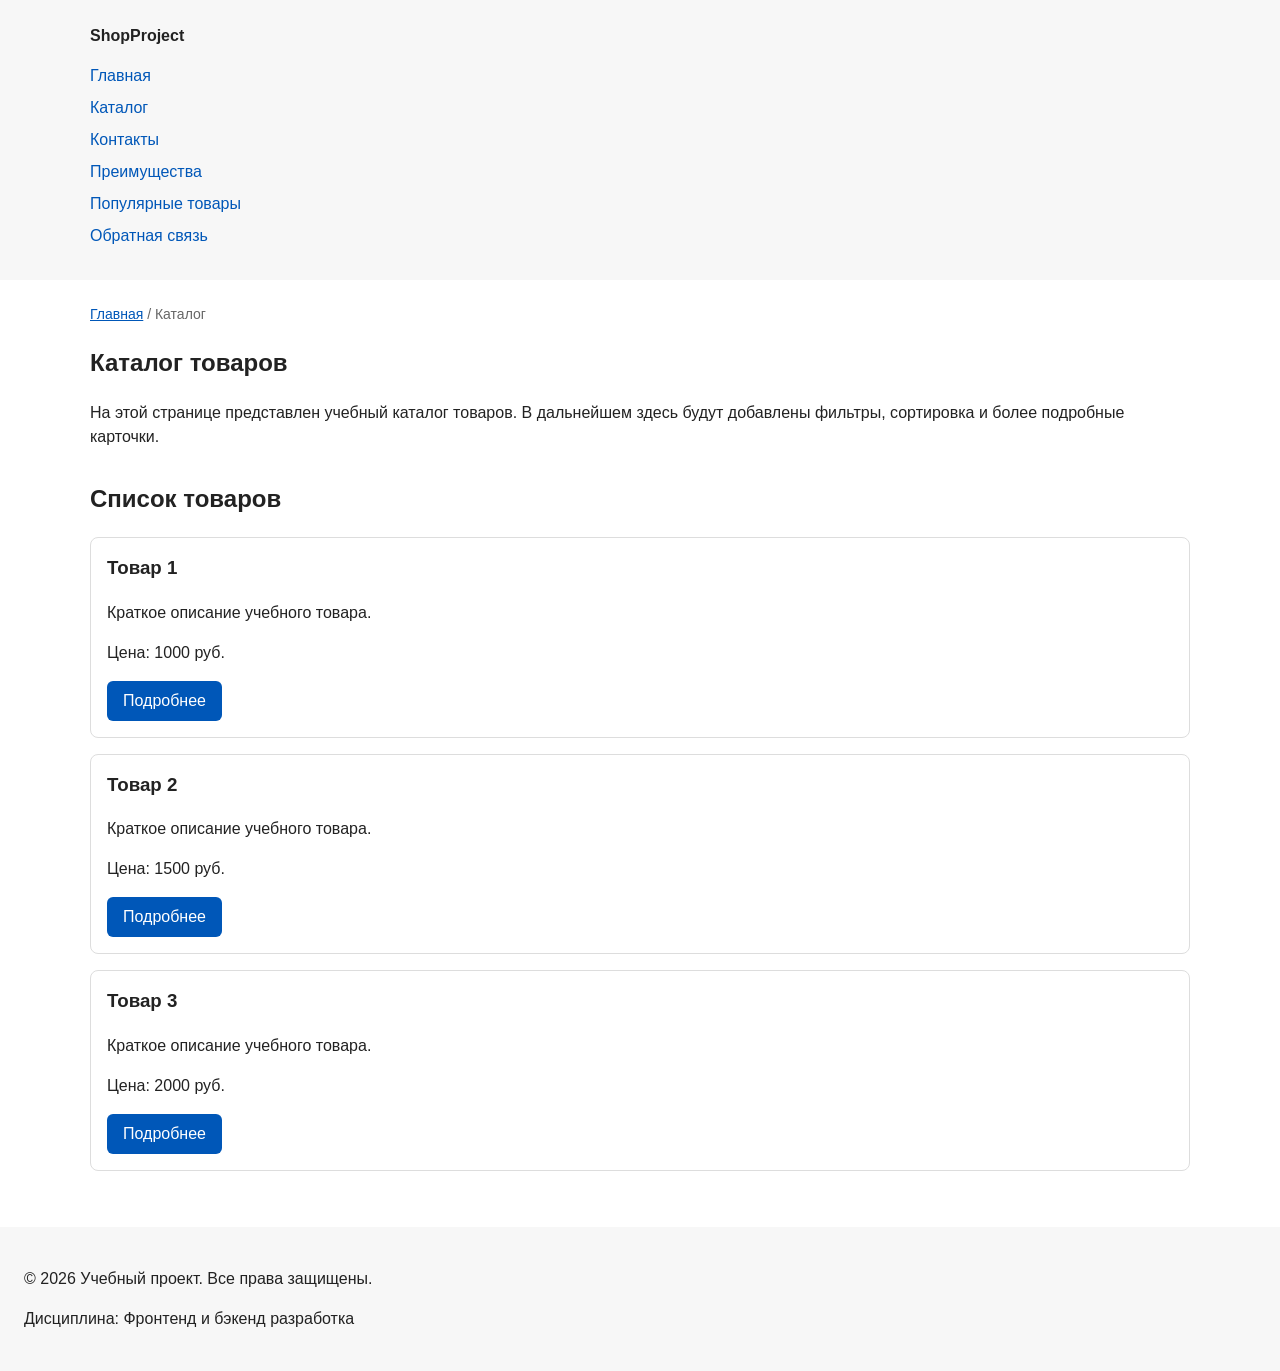
==== catalog.html @ 9dd623c4 "feat: add multi-page structure navigation and anchors" ====
<!DOCTYPE html>
<html lang="ru">
<head>
  <meta charset="UTF-8">
  <meta name="viewport" content="width=device-width, initial-scale=1.0">
  <meta name="description" content="Каталог товаров учебного интернет-магазина.">
  <title>Каталог товаров — Учебный интернет-магазин</title>
  <link rel="stylesheet" href="css/style.css">
  <meta property="og:type" content="website">
    <meta property="og:title" content="Учебный интернет-магазин">
    <meta property="og:description" content="Учебный frontend-проект интернет-магазина.">
    <meta property="og:image" content="https://username.github.io/kr1-html-css-shop/images/preview.jpg">
</head>
<body>
  <header>
    <div class="site-header">
      <a class="site-logo" href="index.html">ShopProject</a>

      <nav class="site-nav" aria-label="Основная навигация">
        <ul class="site-nav__list">
          <li><a href="index.html">Главная</a></li>
          <li><a href="catalog.html">Каталог</a></li>
          <li><a href="contacts.html">Контакты</a></li>
          <li><a href="index.html#advantages">Преимущества</a></li>
          <li><a href="index.html#popular">Популярные товары</a></li>
          <li><a href="index.html#contacts">Обратная связь</a></li>
        </ul>
      </nav>
    </div>
  </header>

  <main>
    <nav class="breadcrumbs" aria-label="Хлебные крошки">
      <a href="index.html">Главная</a>
      <span>Каталог</span>
    </nav>

    <section class="section">
      <h1>Каталог товаров</h1>
      <p>
        На этой странице представлен учебный каталог товаров.
        В дальнейшем здесь будут добавлены фильтры, сортировка и более
        подробные карточки.
      </p>
    </section>

    <section class="section">
      <h2>Список товаров</h2>

      <article class="product-card">
        <h3>Товар 1</h3>
        <p>Краткое описание учебного товара.</p>
        <p>Цена: 1000 руб.</p>
        <a class="button" href="index.html#popular">Подробнее</a>
      </article>

      <article class="product-card">
        <h3>Товар 2</h3>
        <p>Краткое описание учебного товара.</p>
        <p>Цена: 1500 руб.</p>
        <a class="button" href="index.html#popular">Подробнее</a>
      </article>

      <article class="product-card">
        <h3>Товар 3</h3>
        <p>Краткое описание учебного товара.</p>
        <p>Цена: 2000 руб.</p>
        <a class="button" href="index.html#popular">Подробнее</a>
      </article>
    </section>
  </main>

  <footer>
    <p>&copy; 2026 Учебный проект. Все права защищены.</p>
    <p>Дисциплина: Фронтенд и бэкенд разработка</p>
  </footer>
</body>
</html>
---- css/style.css ----
/* ===============================
   1. Переменные проекта
   =============================== */

:root {
  /* Основные цвета проекта */
  --color-bg: #ffffff;
  --color-text: #222222;
  --color-muted: #666666;
  --color-primary: #0057b8;
  --color-primary-dark: #003f86;
  --color-border: #dddddd;
  --color-surface: #f7f7f7;
  --color-surface-accent: #eef5ff;
  --color-danger: #b00020;
  --color-success: #168a2f;
  --color-success-bg: #eefaf0;
  --color-white: #ffffff;

  /* Отступы */
  --space-xs: 4px;
  --space-sm: 8px;
  --space-md: 16px;
  --space-lg: 24px;
  --space-xl: 32px;

  /* Скругления */
  --radius-sm: 6px;
  --radius-md: 8px;
  --radius-lg: 12px;

  /* Размеры */
  --container-width: 1100px;
}

/* ===============================
   2. Базовые стили
   =============================== */

/*
  Универсальное правило для всех элементов.
  border-box делает расчёт размеров более понятным:
  width включает content, padding и border.
*/
* {
  box-sizing: border-box;
}

/*
  Убираем стандартный внешний отступ браузера у body.
  Без этого вокруг страницы может появиться белая рамка.
*/
body {
  margin: 0;
  font-family: Arial, sans-serif;
  line-height: 1.5;
  color: var(--color-text);
  background-color: var(--color-bg);
}

/*
  Задаём внутренние отступы для основных областей страницы.
  Это делает содержимое визуально отделённым от краёв окна браузера.
*/
header,
main,
footer {
  padding: var(--space-lg);
}

/*
  Оформляем шапку страницы.
  Пока используется простой светло-серый фон.
*/
header {
  background-color: var(--color-surface);
}

/*
  Оформляем подвал страницы тем же фоном,
  чтобы визуально отделить его от основного содержимого.
*/
footer {
  background-color: var(--color-surface);
}


/* ===============================
   3. Общие элементы интерфейса
   =============================== */

/*
  Пока это обычная ссылка, но визуально она оформляется как кнопка.
*/
.button {
  display: inline-block;
  padding: var(--space-sm) var(--space-md);
  color: var(--color-white);
  background-color: var(--color-primary);
  text-decoration: none;
  border: none;
  border-radius: var(--radius-sm);
  cursor: pointer;
}

/*
  Простое состояние наведения для кнопки.
*/
.button:hover {
  background-color: var(--color-primary-dark);
}

.button:hover {
  color: var(--color-white);
  background-color: var(--color-primary-dark);
}

.button:focus-visible {
  outline: 2px solid var(--color-primary);
  outline-offset: 3px;
}

.button:disabled {
  opacity: 0.6;
  cursor: not-allowed;
}

a {
  color: var(--color-primary);
}

a:hover {
  color: var(--color-primary-dark);
}

a:focus-visible {
  outline: 2px solid var(--color-primary);
  outline-offset: 3px;
}


/* ===============================
   4. Компоненты страницы
   =============================== */

/*
  Ограничиваем ширину содержимого шапки,
  чтобы оно не растягивалось слишком сильно на широких экранах.
*/
.site-header {
  max-width: var(--container-width);
  margin: 0 auto;
}

/*
  Оформляем текстовый логотип.
*/
.site-logo {
  font-weight: bold;
  text-decoration: none;
  color: var(--color-text);
}

/*
  Убираем стандартные отступы и маркеры списка навигации.
*/
.site-nav__list {
  padding: 0;
  margin: 16px 0 0;
  list-style: none;
}

/*
  Добавляем расстояние между пунктами меню.
*/
.site-nav__list li {
  margin-bottom: 8px;
}

/*
  Оформляем ссылки меню.
*/
.site-nav__list a {
  color: var(--color-primary);
  text-decoration: none;
}

/*
  При наведении мыши подчёркиваем ссылку.
  Подробно состояния интерфейса будут рассмотрены в практической работе 1.7.
*/
.site-nav__list a:hover {
  text-decoration: underline;
}

/*
  Hero-блок — первый крупный блок страницы.
  Он визуально отделяется от остальных разделов фоном и отступами.
*/
.hero {
  max-width: var(--container-width);
  margin: 0 auto var(--space-xl);
  padding: var(--space-xl) var(--space-lg);
  background-color: var(--color-surface-accent);
  border-radius: var(--radius-lg);
}

/*
  Общий класс для разделов страницы.
*/
.section {
  max-width: var(--container-width);
  margin: 0 auto var(--space-xl);
}

/*
  Убираем лишний верхний отступ у заголовков разделов.
*/
.section h2 {
  margin-top: 0;
}

/*
  Карточка товара — самостоятельный блок.
  На следующих занятиях карточки будут доработаны и выстроены в сетку.
*/
.product-card {
  margin-bottom: var(--space-md);
  padding: var(--space-md);
  border: 1px solid var(--color-border);
  border-radius: var(--radius-md);
  background-color: var(--color-bg);
}

.product-card:hover {
  border-color: var(--color-primary);
}

.product-card h3 {
  margin-top: 0;
}

/*
  Убираем лишний верхний отступ у заголовка карточки.
*/
.product-card h3 {
  margin-top: 0;
}

/*
  Дополнительный информационный блок.
*/
.aside-info {
  max-width: var(--container-width);
  margin: 0 auto var(--space-xl);
  padding: var(--space-md);
  border-left: 4px solid var(--color-primary);
  background-color: var(--color-surface);
}


/* ===============================
   5. Форма и модальное окно
   =============================== */

/*
  Модальное окно.
  Элемент dialog сам умеет открываться поверх страницы.
*/
.order-dialog {
  width: min(100% - 32px, 560px);
  padding: var(--space-lg);
  border: none;
  border-radius: var(--radius-lg);
}

/*
  Затемнение фона за модальным окном.
*/
.order-dialog::backdrop {
  background-color: rgba(0, 0, 0, 0.5);
}

/*
  Поле формы.
  Каждый блок получает нижний отступ.
*/
.form-field {
  margin-bottom: var(--space-md);
}

/*
  Подпись поля.
*/
.form-field label {
  display: block;
  margin-bottom: var(--space-xs);
}

/*
  Основные поля формы.
*/
.form-field input,
.form-field select,
.form-field textarea {
  width: 100%;
  padding: 10px 12px;
  border: 1px solid var(--color-border);
  border-radius: var(--radius-sm);
  font: inherit;
}

/*
  Checkbox не должен занимать всю ширину.
*/
.form-field input[type="checkbox"] {
  width: auto;
}

/*
  Подсказка под полем телефона.
*/
.form-field small {
  display: block;
  margin-top: var(--space-xs);
  color: var(--color-muted);
}

/*
  Видимый фокус для клавиатурной навигации.
*/
.form-field input:focus-visible,
.form-field select:focus-visible,
.form-field textarea:focus-visible,
.form-actions button:focus-visible {
  outline: 2px solid var(--color-primary);
  outline-offset: 2px;
}

/*
  Подсветка ошибочных полей.
  Атрибут aria-invalid будет добавляться через JavaScript.
*/
[aria-invalid="true"] {
  border-color: var(--color-error);
}

/*
  Кнопки формы.
*/
.form-actions {
  display: flex;
  gap: 12px;
  margin-top: var(--space-md);
}

/*
  Сообщение об успешной отправке.
*/
.success-message {
  max-width: var(--container-width);
  margin: var(--space-lg) auto;
  padding: var(--space-md);
  border-left: 4px solid var(--color-success);
  background-color: var(--color-success-bg);
}

/*
  Состояния для полей форм
*/
.form-field input:hover,
.form-field select:hover,
.form-field textarea:hover {
  border-color: var(--color-primary);
}

.form-field input:focus-visible,
.form-field select:focus-visible,
.form-field textarea:focus-visible,
.form-actions button:focus-visible {
  outline: 2px solid var(--color-primary);
  outline-offset: 3px;
}

[aria-invalid="true"] {
  border-color: var(--color-danger);
}

/*
  Стили для хлебных крошек
*/

.breadcrumbs {
  max-width: var(--container-width);
  margin: 0 auto var(--space-md);
  font-size: 14px;
  color: var(--color-muted);
}

.breadcrumbs a {
  color: var(--color-primary);
}

.breadcrumbs span::before {
  content: " / ";
  color: var(--color-muted);
}

html {
  scroll-behavior: smooth;
}

:target {
  outline: 2px dashed var(--color-primary);
  outline-offset: 4px;
}
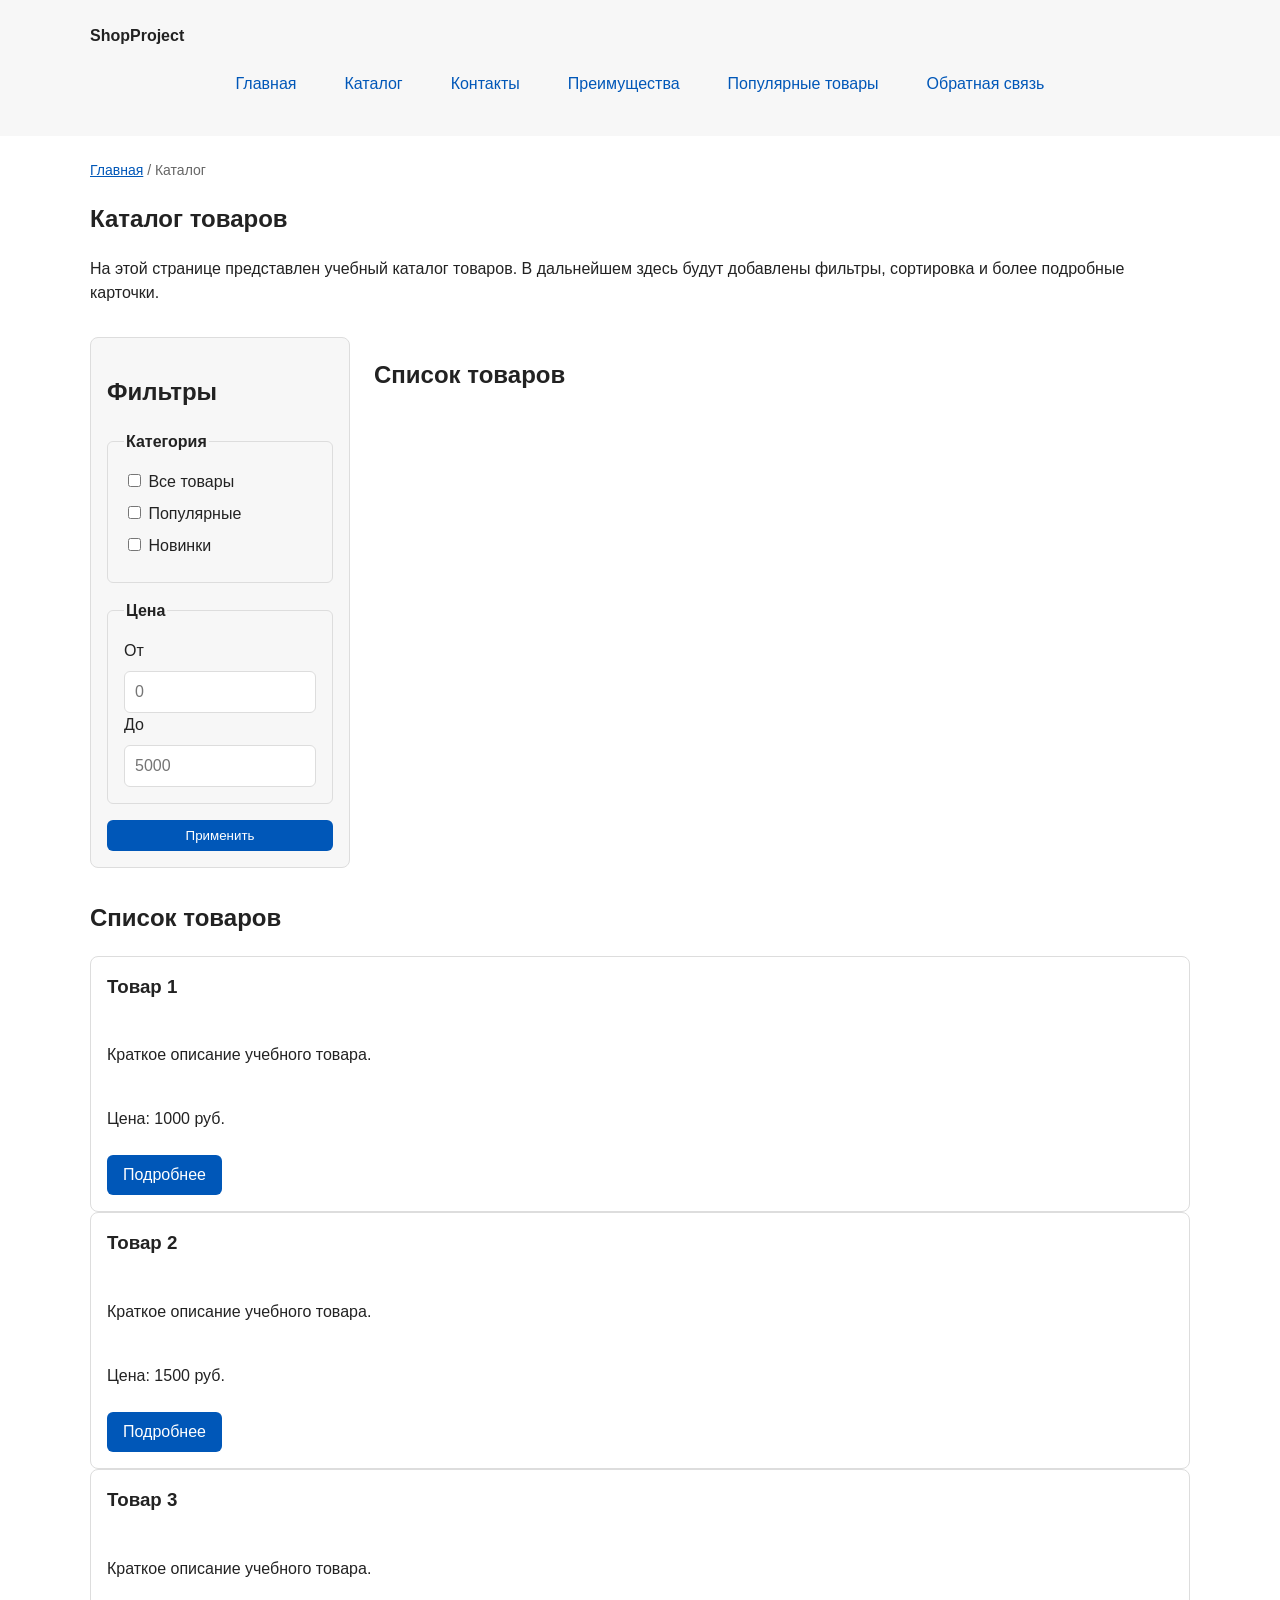
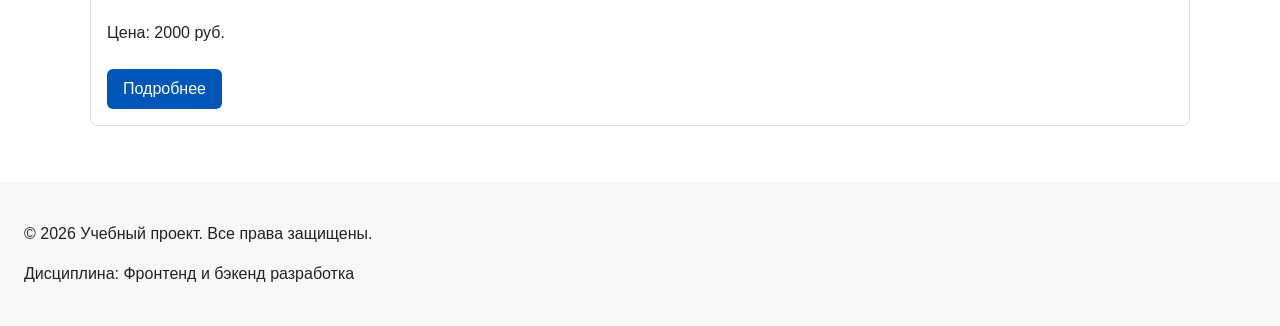
==== commit e7a95d1a: "feat: add flex navigation and grid catalog layout" ====
--- a/catalog.html
+++ b/catalog.html
@@ -44,6 +44,54 @@
       </p>
     </section>
 
+    <section class="catalog-layout">
+      <aside class="catalog-filters">
+        <h2>Фильтры</h2>
+
+        <form class="filters-form" action="#" method="get">
+          <fieldset>
+            <legend>Категория</legend>
+
+            <label>
+              <input type="checkbox" name="category" value="all">
+              Все товары
+            </label>
+
+            <label>
+              <input type="checkbox" name="category" value="popular">
+              Популярные
+            </label>
+
+            <label>
+              <input type="checkbox" name="category" value="new">
+              Новинки
+            </label>
+          </fieldset>
+
+          <fieldset>
+            <legend>Цена</legend>
+
+            <label for="price-from">От</label>
+            <input id="price-from" name="price-from" type="number" min="0" placeholder="0">
+
+            <label for="price-to">До</label>
+            <input id="price-to" name="price-to" type="number" min="0" placeholder="5000">
+          </fieldset>
+
+          <button class="button" type="submit">Применить</button>
+        </form>
+      </aside>
+
+      <section class="catalog-products">
+        <h2>Список товаров</h2>
+
+        <div class="products-grid">
+          <!-- Карточки товаров -->
+        </div>
+      </section>
+    </section>
+
+
     <section class="section">
       <h2>Список товаров</h2>
 
--- a/css/style.css
+++ b/css/style.css
@@ -165,8 +165,13 @@
   Убираем стандартные отступы и маркеры списка навигации.
 */
 .site-nav__list {
+  display: flex;
+  flex-wrap: wrap;
+  justify-content: center;
+  align-items: center;
+  gap: var(--space-md);
   padding: 0;
-  margin: 16px 0 0;
+  margin: var(--space-md) 0 0;
   list-style: none;
 }
 
@@ -181,8 +186,11 @@
   Оформляем ссылки меню.
 */
 .site-nav__list a {
+  display: inline-block;
+  padding: var(--space-sm) var(--space-md);
   color: var(--color-primary);
   text-decoration: none;
+  border-radius: var(--radius-sm);
 }
 
 /*
@@ -190,7 +198,8 @@
   Подробно состояния интерфейса будут рассмотрены в практической работе 1.7.
 */
 .site-nav__list a:hover {
-  text-decoration: underline;
+  color: var(--color-white);
+  background-color: var(--color-primary);
 }
 
 /*
@@ -225,19 +234,24 @@
   На следующих занятиях карточки будут доработаны и выстроены в сетку.
 */
 .product-card {
-  margin-bottom: var(--space-md);
+  display: flex;
+  flex-direction: column;
+  gap: var(--space-sm);
+  margin-bottom: 0;
   padding: var(--space-md);
   border: 1px solid var(--color-border);
   border-radius: var(--radius-md);
   background-color: var(--color-bg);
 }
 
+.product-card .button {
+  margin-top: auto;
+  align-self: flex-start;
+}
+
+
 .product-card:hover {
   border-color: var(--color-primary);
-}
-
-.product-card h3 {
-  margin-top: 0;
 }
 
 /*
@@ -414,3 +428,63 @@
   outline: 2px dashed var(--color-primary);
   outline-offset: 4px;
 }
+
+.products-grid {
+  display: grid;
+  grid-template-columns: repeat(3, 1fr);
+  gap: var(--space-lg);
+}
+
+.catalog-layout {
+  max-width: var(--container-width);
+  margin: 0 auto var(--space-xl);
+  display: grid;
+  grid-template-columns: 260px 1fr;
+  grid-template-areas: "filters products";
+  gap: var(--space-lg);
+}
+
+.catalog-filters {
+  grid-area: filters;
+  padding: var(--space-md);
+  border: 1px solid var(--color-border);
+  border-radius: var(--radius-md);
+  background-color: var(--color-surface);
+}
+
+.catalog-products {
+  grid-area: products;
+}
+
+/*
+  Стили для формы фильтров
+*/
+
+.filters-form {
+  display: grid;
+  gap: var(--space-md);
+}
+
+.filters-form fieldset {
+  margin: 0;
+  padding: var(--space-md);
+  border: 1px solid var(--color-border);
+  border-radius: var(--radius-sm);
+}
+
+.filters-form legend {
+  font-weight: 700;
+}
+
+.filters-form label {
+  display: block;
+  margin-bottom: var(--space-sm);
+}
+
+.filters-form input[type="number"] {
+  width: 100%;
+  padding: 8px 10px;
+  border: 1px solid var(--color-border);
+  border-radius: var(--radius-sm);
+  font: inherit;
+}
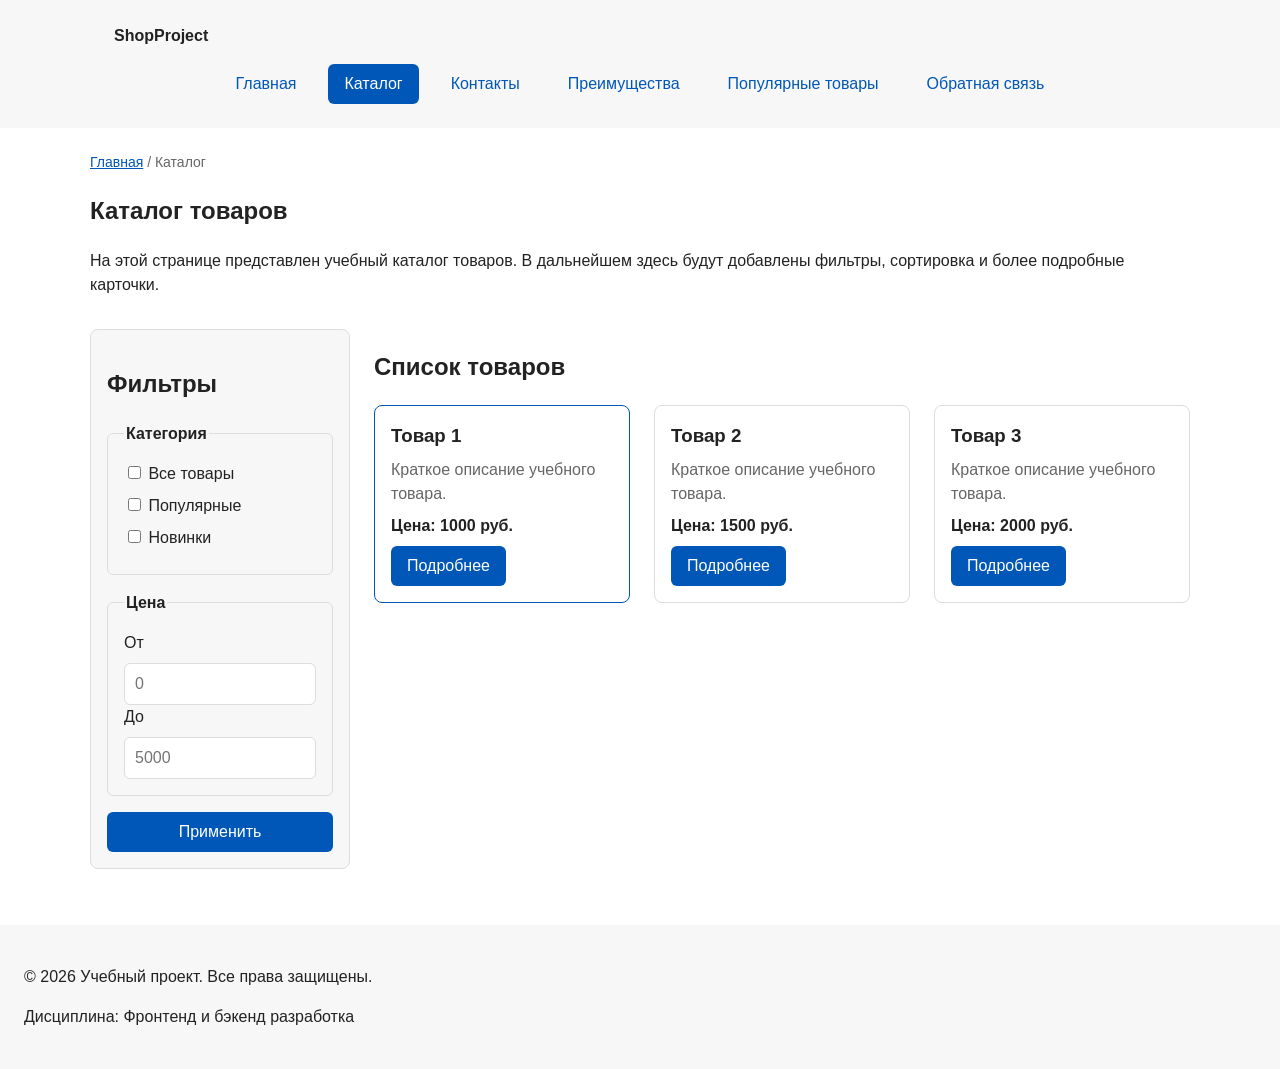
==== commit c1077f59: "refactor: apply BEM naming to CSS classes" ====
--- a/catalog.html
+++ b/catalog.html
@@ -7,120 +7,125 @@
   <title>Каталог товаров — Учебный интернет-магазин</title>
   <link rel="stylesheet" href="css/style.css">
   <meta property="og:type" content="website">
-    <meta property="og:title" content="Учебный интернет-магазин">
-    <meta property="og:description" content="Учебный frontend-проект интернет-магазина.">
-    <meta property="og:image" content="https://username.github.io/kr1-html-css-shop/images/preview.jpg">
+  <meta property="og:title" content="Учебный интернет-магазин">
+  <meta property="og:description" content="Учебный frontend-проект интернет-магазина.">
+  <meta property="og:image" content="https://nikasivv.github.io/kr1-html-css-shop/images/preview.jpg">
 </head>
 <body>
-  <header>
-    <div class="site-header">
-      <a class="site-logo" href="index.html">ShopProject</a>
+  <header class="site-header">
+    <div class="site-header__inner">
+      <a class="site-header__logo" href="index.html">ShopProject</a>
 
       <nav class="site-nav" aria-label="Основная навигация">
         <ul class="site-nav__list">
-          <li><a href="index.html">Главная</a></li>
-          <li><a href="catalog.html">Каталог</a></li>
-          <li><a href="contacts.html">Контакты</a></li>
-          <li><a href="index.html#advantages">Преимущества</a></li>
-          <li><a href="index.html#popular">Популярные товары</a></li>
-          <li><a href="index.html#contacts">Обратная связь</a></li>
+          <li class="site-nav__item">
+            <a class="site-nav__link" href="index.html">Главная</a>
+          </li>
+          <li class="site-nav__item">
+            <a class="site-nav__link site-nav__link--active" href="catalog.html">Каталог</a>
+          </li>
+          <li class="site-nav__item">
+            <a class="site-nav__link" href="contacts.html">Контакты</a>
+          </li>
+          <li class="site-nav__item">
+            <a class="site-nav__link" href="index.html#advantages">Преимущества</a>
+          </li>
+          <li class="site-nav__item">
+            <a class="site-nav__link" href="index.html#popular">Популярные товары</a>
+          </li>
+          <li class="site-nav__item">
+            <a class="site-nav__link" href="index.html#contacts">Обратная связь</a>
+          </li>
         </ul>
       </nav>
     </div>
   </header>
 
-  <main>
-    <nav class="breadcrumbs" aria-label="Хлебные крошки">
-      <a href="index.html">Главная</a>
-      <span>Каталог</span>
-    </nav>
+    <main>
+      <nav class="breadcrumbs" aria-label="Хлебные крошки">
+        <a class="breadcrumbs__link" href="index.html">Главная</a>
+        <span class="breadcrumbs__current">Каталог</span>
+      </nav>
 
-    <section class="section">
-      <h1>Каталог товаров</h1>
-      <p>
-        На этой странице представлен учебный каталог товаров.
-        В дальнейшем здесь будут добавлены фильтры, сортировка и более
-        подробные карточки.
-      </p>
-    </section>
+      <section class="section">
+        <h1>Каталог товаров</h1>
+        <p>
+          На этой странице представлен учебный каталог товаров.
+          В дальнейшем здесь будут добавлены фильтры, сортировка и более
+          подробные карточки.
+        </p>
+      </section>
 
-    <section class="catalog-layout">
-      <aside class="catalog-filters">
-        <h2>Фильтры</h2>
+      <section class="catalog-layout">
+        <aside class="catalog-filters">
+          <h2>Фильтры</h2>
 
-        <form class="filters-form" action="#" method="get">
-          <fieldset>
-            <legend>Категория</legend>
+          <form class="filters-form" action="#" method="get">
+            <fieldset>
+              <legend>Категория</legend>
 
-            <label>
-              <input type="checkbox" name="category" value="all">
-              Все товары
-            </label>
+              <label>
+                <input type="checkbox" name="category" value="all">
+                Все товары
+              </label>
 
-            <label>
-              <input type="checkbox" name="category" value="popular">
-              Популярные
-            </label>
+              <label>
+                <input type="checkbox" name="category" value="popular">
+                Популярные
+              </label>
 
-            <label>
-              <input type="checkbox" name="category" value="new">
-              Новинки
-            </label>
-          </fieldset>
+              <label>
+                <input type="checkbox" name="category" value="new">
+                Новинки
+              </label>
+            </fieldset>
 
-          <fieldset>
-            <legend>Цена</legend>
+            <fieldset>
+              <legend>Цена</legend>
 
-            <label for="price-from">От</label>
-            <input id="price-from" name="price-from" type="number" min="0" placeholder="0">
+              <label for="price-from">От</label>
+              <input id="price-from" name="price-from" type="number" min="0" placeholder="0">
 
-            <label for="price-to">До</label>
-            <input id="price-to" name="price-to" type="number" min="0" placeholder="5000">
-          </fieldset>
+              <label for="price-to">До</label>
+              <input id="price-to" name="price-to" type="number" min="0" placeholder="5000">
+            </fieldset>
 
-          <button class="button" type="submit">Применить</button>
-        </form>
-      </aside>
+            <button class="button button--primary" type="submit">Применить</button>
+          </form>
+        </aside>
 
-      <section class="catalog-products">
-        <h2>Список товаров</h2>
+        <section class="catalog-products">
+          <h2>Список товаров</h2>
 
-        <div class="products-grid">
-          <!-- Карточки товаров -->
-        </div>
+          <div class="products-grid">
+            <article class="product-card product-card--featured">
+              <h3 class="product-card__title">Товар 1</h3>
+              <p class="product-card__description">Краткое описание учебного товара.</p>
+              <p class="product-card__price">Цена: 1000 руб.</p>
+              <a class="button button--primary product-card__button" href="index.html#popular">Подробнее</a>
+            </article>
+
+            <article class="product-card">
+              <h3 class="product-card__title">Товар 2</h3>
+              <p class="product-card__description">Краткое описание учебного товара.</p>
+              <p class="product-card__price">Цена: 1500 руб.</p>
+              <a class="button button--primary product-card__button" href="index.html#popular">Подробнее</a>
+            </article>
+
+            <article class="product-card">
+              <h3 class="product-card__title">Товар 3</h3>
+              <p class="product-card__description">Краткое описание учебного товара.</p>
+              <p class="product-card__price">Цена: 2000 руб.</p>
+              <a class="button button--primary product-card__button" href="index.html#popular">Подробнее</a>
+            </article>
+          </div>
+        </section>
       </section>
-    </section>
-
-
-    <section class="section">
-      <h2>Список товаров</h2>
-
-      <article class="product-card">
-        <h3>Товар 1</h3>
-        <p>Краткое описание учебного товара.</p>
-        <p>Цена: 1000 руб.</p>
-        <a class="button" href="index.html#popular">Подробнее</a>
-      </article>
-
-      <article class="product-card">
-        <h3>Товар 2</h3>
-        <p>Краткое описание учебного товара.</p>
-        <p>Цена: 1500 руб.</p>
-        <a class="button" href="index.html#popular">Подробнее</a>
-      </article>
-
-      <article class="product-card">
-        <h3>Товар 3</h3>
-        <p>Краткое описание учебного товара.</p>
-        <p>Цена: 2000 руб.</p>
-        <a class="button" href="index.html#popular">Подробнее</a>
-      </article>
-    </section>
-  </main>
+    </main>
 
   <footer>
     <p>&copy; 2026 Учебный проект. Все права защищены.</p>
     <p>Дисциплина: Фронтенд и бэкенд разработка</p>
   </footer>
 </body>
-</html>
+</html>
--- a/css/style.css
+++ b/css/style.css
@@ -61,22 +61,14 @@
 /*
   Задаём внутренние отступы для основных областей страницы.
   Это делает содержимое визуально отделённым от краёв окна браузера.
-*/
-header,
+  Отступы шапки задаются через .site-header__inner.
+*/
 main,
 footer {
   padding: var(--space-lg);
 }
 
 /*
-  Оформляем шапку страницы.
-  Пока используется простой светло-серый фон.
-*/
-header {
-  background-color: var(--color-surface);
-}
-
-/*
   Оформляем подвал страницы тем же фоном,
   чтобы визуально отделить его от основного содержимого.
 */
@@ -89,30 +81,34 @@
    3. Общие элементы интерфейса
    =============================== */
 
-/*
-  Пока это обычная ссылка, но визуально она оформляется как кнопка.
-*/
 .button {
   display: inline-block;
   padding: var(--space-sm) var(--space-md);
+  border: none;
+  border-radius: var(--radius-sm);
+  font: inherit;
+  text-decoration: none;
+  cursor: pointer;
+}
+
+.button--primary {
   color: var(--color-white);
   background-color: var(--color-primary);
-  text-decoration: none;
-  border: none;
-  border-radius: var(--radius-sm);
-  cursor: pointer;
-}
-
-/*
-  Простое состояние наведения для кнопки.
-*/
-.button:hover {
+}
+
+.button--primary:hover {
   background-color: var(--color-primary-dark);
 }
 
-.button:hover {
+.button--secondary {
+  color: var(--color-primary);
+  background-color: transparent;
+  border: 1px solid var(--color-primary);
+}
+
+.button--secondary:hover {
   color: var(--color-white);
-  background-color: var(--color-primary-dark);
+  background-color: var(--color-primary);
 }
 
 .button:focus-visible {
@@ -120,7 +116,8 @@
   outline-offset: 3px;
 }
 
-.button:disabled {
+.button:disabled,
+.button--disabled {
   opacity: 0.6;
   cursor: not-allowed;
 }
@@ -143,27 +140,22 @@
    4. Компоненты страницы
    =============================== */
 
-/*
-  Ограничиваем ширину содержимого шапки,
-  чтобы оно не растягивалось слишком сильно на широких экранах.
-*/
 .site-header {
+  background-color: var(--color-surface);
+}
+
+.site-header__inner {
   max-width: var(--container-width);
   margin: 0 auto;
-}
-
-/*
-  Оформляем текстовый логотип.
-*/
-.site-logo {
-  font-weight: bold;
+  padding: var(--space-lg);
+}
+
+.site-header__logo {
+  font-weight: 700;
+  color: var(--color-text);
   text-decoration: none;
-  color: var(--color-text);
-}
-
-/*
-  Убираем стандартные отступы и маркеры списка навигации.
-*/
+}
+
 .site-nav__list {
   display: flex;
   flex-wrap: wrap;
@@ -175,17 +167,7 @@
   list-style: none;
 }
 
-/*
-  Добавляем расстояние между пунктами меню.
-*/
-.site-nav__list li {
-  margin-bottom: 8px;
-}
-
-/*
-  Оформляем ссылки меню.
-*/
-.site-nav__list a {
+.site-nav__link {
   display: inline-block;
   padding: var(--space-sm) var(--space-md);
   color: var(--color-primary);
@@ -193,11 +175,17 @@
   border-radius: var(--radius-sm);
 }
 
-/*
-  При наведении мыши подчёркиваем ссылку.
-  Подробно состояния интерфейса будут рассмотрены в практической работе 1.7.
-*/
-.site-nav__list a:hover {
+.site-nav__link:hover {
+  color: var(--color-white);
+  background-color: var(--color-primary);
+}
+
+.site-nav__link:focus-visible {
+  outline: 2px solid var(--color-primary);
+  outline-offset: 3px;
+}
+
+.site-nav__link--active {
   color: var(--color-white);
   background-color: var(--color-primary);
 }
@@ -229,210 +217,56 @@
   margin-top: 0;
 }
 
-/*
-  Карточка товара — самостоятельный блок.
-  На следующих занятиях карточки будут доработаны и выстроены в сетку.
-*/
+.products-grid {
+  display: grid;
+  grid-template-columns: repeat(3, 1fr);
+  gap: var(--space-lg);
+}
+
 .product-card {
   display: flex;
   flex-direction: column;
   gap: var(--space-sm);
-  margin-bottom: 0;
   padding: var(--space-md);
   border: 1px solid var(--color-border);
   border-radius: var(--radius-md);
   background-color: var(--color-bg);
 }
 
-.product-card .button {
+.product-card:hover {
+  border-color: var(--color-primary);
+}
+
+.product-card--featured {
+  border-color: var(--color-primary);
+}
+
+.product-card--discount {
+  border-color: var(--color-danger);
+}
+
+.product-card__title {
+  margin: 0;
+  color: var(--color-text);
+}
+
+.product-card__description {
+  margin: 0;
+  color: var(--color-muted);
+}
+
+.product-card__price {
+  margin: 0;
+  font-weight: 700;
+}
+
+.product-card--discount .product-card__price {
+  color: var(--color-danger);
+}
+
+.product-card__button {
   margin-top: auto;
   align-self: flex-start;
-}
-
-
-.product-card:hover {
-  border-color: var(--color-primary);
-}
-
-/*
-  Убираем лишний верхний отступ у заголовка карточки.
-*/
-.product-card h3 {
-  margin-top: 0;
-}
-
-/*
-  Дополнительный информационный блок.
-*/
-.aside-info {
-  max-width: var(--container-width);
-  margin: 0 auto var(--space-xl);
-  padding: var(--space-md);
-  border-left: 4px solid var(--color-primary);
-  background-color: var(--color-surface);
-}
-
-
-/* ===============================
-   5. Форма и модальное окно
-   =============================== */
-
-/*
-  Модальное окно.
-  Элемент dialog сам умеет открываться поверх страницы.
-*/
-.order-dialog {
-  width: min(100% - 32px, 560px);
-  padding: var(--space-lg);
-  border: none;
-  border-radius: var(--radius-lg);
-}
-
-/*
-  Затемнение фона за модальным окном.
-*/
-.order-dialog::backdrop {
-  background-color: rgba(0, 0, 0, 0.5);
-}
-
-/*
-  Поле формы.
-  Каждый блок получает нижний отступ.
-*/
-.form-field {
-  margin-bottom: var(--space-md);
-}
-
-/*
-  Подпись поля.
-*/
-.form-field label {
-  display: block;
-  margin-bottom: var(--space-xs);
-}
-
-/*
-  Основные поля формы.
-*/
-.form-field input,
-.form-field select,
-.form-field textarea {
-  width: 100%;
-  padding: 10px 12px;
-  border: 1px solid var(--color-border);
-  border-radius: var(--radius-sm);
-  font: inherit;
-}
-
-/*
-  Checkbox не должен занимать всю ширину.
-*/
-.form-field input[type="checkbox"] {
-  width: auto;
-}
-
-/*
-  Подсказка под полем телефона.
-*/
-.form-field small {
-  display: block;
-  margin-top: var(--space-xs);
-  color: var(--color-muted);
-}
-
-/*
-  Видимый фокус для клавиатурной навигации.
-*/
-.form-field input:focus-visible,
-.form-field select:focus-visible,
-.form-field textarea:focus-visible,
-.form-actions button:focus-visible {
-  outline: 2px solid var(--color-primary);
-  outline-offset: 2px;
-}
-
-/*
-  Подсветка ошибочных полей.
-  Атрибут aria-invalid будет добавляться через JavaScript.
-*/
-[aria-invalid="true"] {
-  border-color: var(--color-error);
-}
-
-/*
-  Кнопки формы.
-*/
-.form-actions {
-  display: flex;
-  gap: 12px;
-  margin-top: var(--space-md);
-}
-
-/*
-  Сообщение об успешной отправке.
-*/
-.success-message {
-  max-width: var(--container-width);
-  margin: var(--space-lg) auto;
-  padding: var(--space-md);
-  border-left: 4px solid var(--color-success);
-  background-color: var(--color-success-bg);
-}
-
-/*
-  Состояния для полей форм
-*/
-.form-field input:hover,
-.form-field select:hover,
-.form-field textarea:hover {
-  border-color: var(--color-primary);
-}
-
-.form-field input:focus-visible,
-.form-field select:focus-visible,
-.form-field textarea:focus-visible,
-.form-actions button:focus-visible {
-  outline: 2px solid var(--color-primary);
-  outline-offset: 3px;
-}
-
-[aria-invalid="true"] {
-  border-color: var(--color-danger);
-}
-
-/*
-  Стили для хлебных крошек
-*/
-
-.breadcrumbs {
-  max-width: var(--container-width);
-  margin: 0 auto var(--space-md);
-  font-size: 14px;
-  color: var(--color-muted);
-}
-
-.breadcrumbs a {
-  color: var(--color-primary);
-}
-
-.breadcrumbs span::before {
-  content: " / ";
-  color: var(--color-muted);
-}
-
-html {
-  scroll-behavior: smooth;
-}
-
-:target {
-  outline: 2px dashed var(--color-primary);
-  outline-offset: 4px;
-}
-
-.products-grid {
-  display: grid;
-  grid-template-columns: repeat(3, 1fr);
-  gap: var(--space-lg);
 }
 
 .catalog-layout {
@@ -456,10 +290,6 @@
   grid-area: products;
 }
 
-/*
-  Стили для формы фильтров
-*/
-
 .filters-form {
   display: grid;
   gap: var(--space-md);
@@ -488,3 +318,146 @@
   border-radius: var(--radius-sm);
   font: inherit;
 }
+
+/*
+  Дополнительный информационный блок.
+*/
+.aside-info {
+  max-width: var(--container-width);
+  margin: 0 auto var(--space-xl);
+  padding: var(--space-md);
+  border-left: 4px solid var(--color-primary);
+  background-color: var(--color-surface);
+}
+
+
+/* ===============================
+   5. Форма и модальное окно
+   =============================== */
+
+/*
+  Модальное окно.
+  Элемент dialog сам умеет открываться поверх страницы.
+*/
+.order-dialog {
+  width: min(100% - 32px, 560px);
+  padding: var(--space-lg);
+  border: none;
+  border-radius: var(--radius-lg);
+}
+
+/*
+  Затемнение фона за модальным окном.
+*/
+.order-dialog::backdrop {
+  background-color: rgba(0, 0, 0, 0.5);
+}
+
+.order-dialog__title {
+  margin-top: 0;
+}
+
+.order-form__field {
+  margin-bottom: var(--space-md);
+}
+
+.order-form__label {
+  display: block;
+  margin-bottom: var(--space-xs);
+}
+
+.order-form__input,
+.order-form__select,
+.order-form__textarea {
+  width: 100%;
+  padding: 10px 12px;
+  border: 1px solid var(--color-border);
+  border-radius: var(--radius-sm);
+  font: inherit;
+}
+
+/*
+  Checkbox не должен занимать всю ширину.
+*/
+.order-form__field input[type="checkbox"] {
+  width: auto;
+}
+
+/*
+  Подсказка под полем телефона.
+*/
+.order-form__field small {
+  display: block;
+  margin-top: var(--space-xs);
+  color: var(--color-muted);
+}
+
+.order-form__actions {
+  display: flex;
+  gap: var(--space-md);
+  margin-top: var(--space-lg);
+}
+
+/*
+  Сообщение об успешной отправке.
+*/
+.success-message {
+  max-width: var(--container-width);
+  margin: var(--space-lg) auto;
+  padding: var(--space-md);
+  border-left: 4px solid var(--color-success);
+  background-color: var(--color-success-bg);
+}
+
+/*
+  Состояния для полей форм
+*/
+.order-form__input:hover,
+.order-form__select:hover,
+.order-form__textarea:hover {
+  border-color: var(--color-primary);
+}
+
+.order-form__input:focus-visible,
+.order-form__select:focus-visible,
+.order-form__textarea:focus-visible {
+  outline: 2px solid var(--color-primary);
+  outline-offset: 3px;
+}
+
+/*
+  Подсветка ошибочных полей.
+  Атрибут aria-invalid будет добавляться через JavaScript.
+*/
+[aria-invalid="true"] {
+  border-color: var(--color-danger);
+}
+
+/*
+  Стили для хлебных крошек
+*/
+
+.breadcrumbs {
+  max-width: var(--container-width);
+  margin: 0 auto var(--space-md);
+  font-size: 14px;
+  color: var(--color-muted);
+}
+
+.breadcrumbs__link {
+  color: var(--color-primary);
+}
+
+.breadcrumbs__current::before {
+  content: " / ";
+  color: var(--color-muted);
+}
+
+html {
+  scroll-behavior: smooth;
+}
+
+:target {
+  outline: 2px dashed var(--color-primary);
+  outline-offset: 4px;
+}
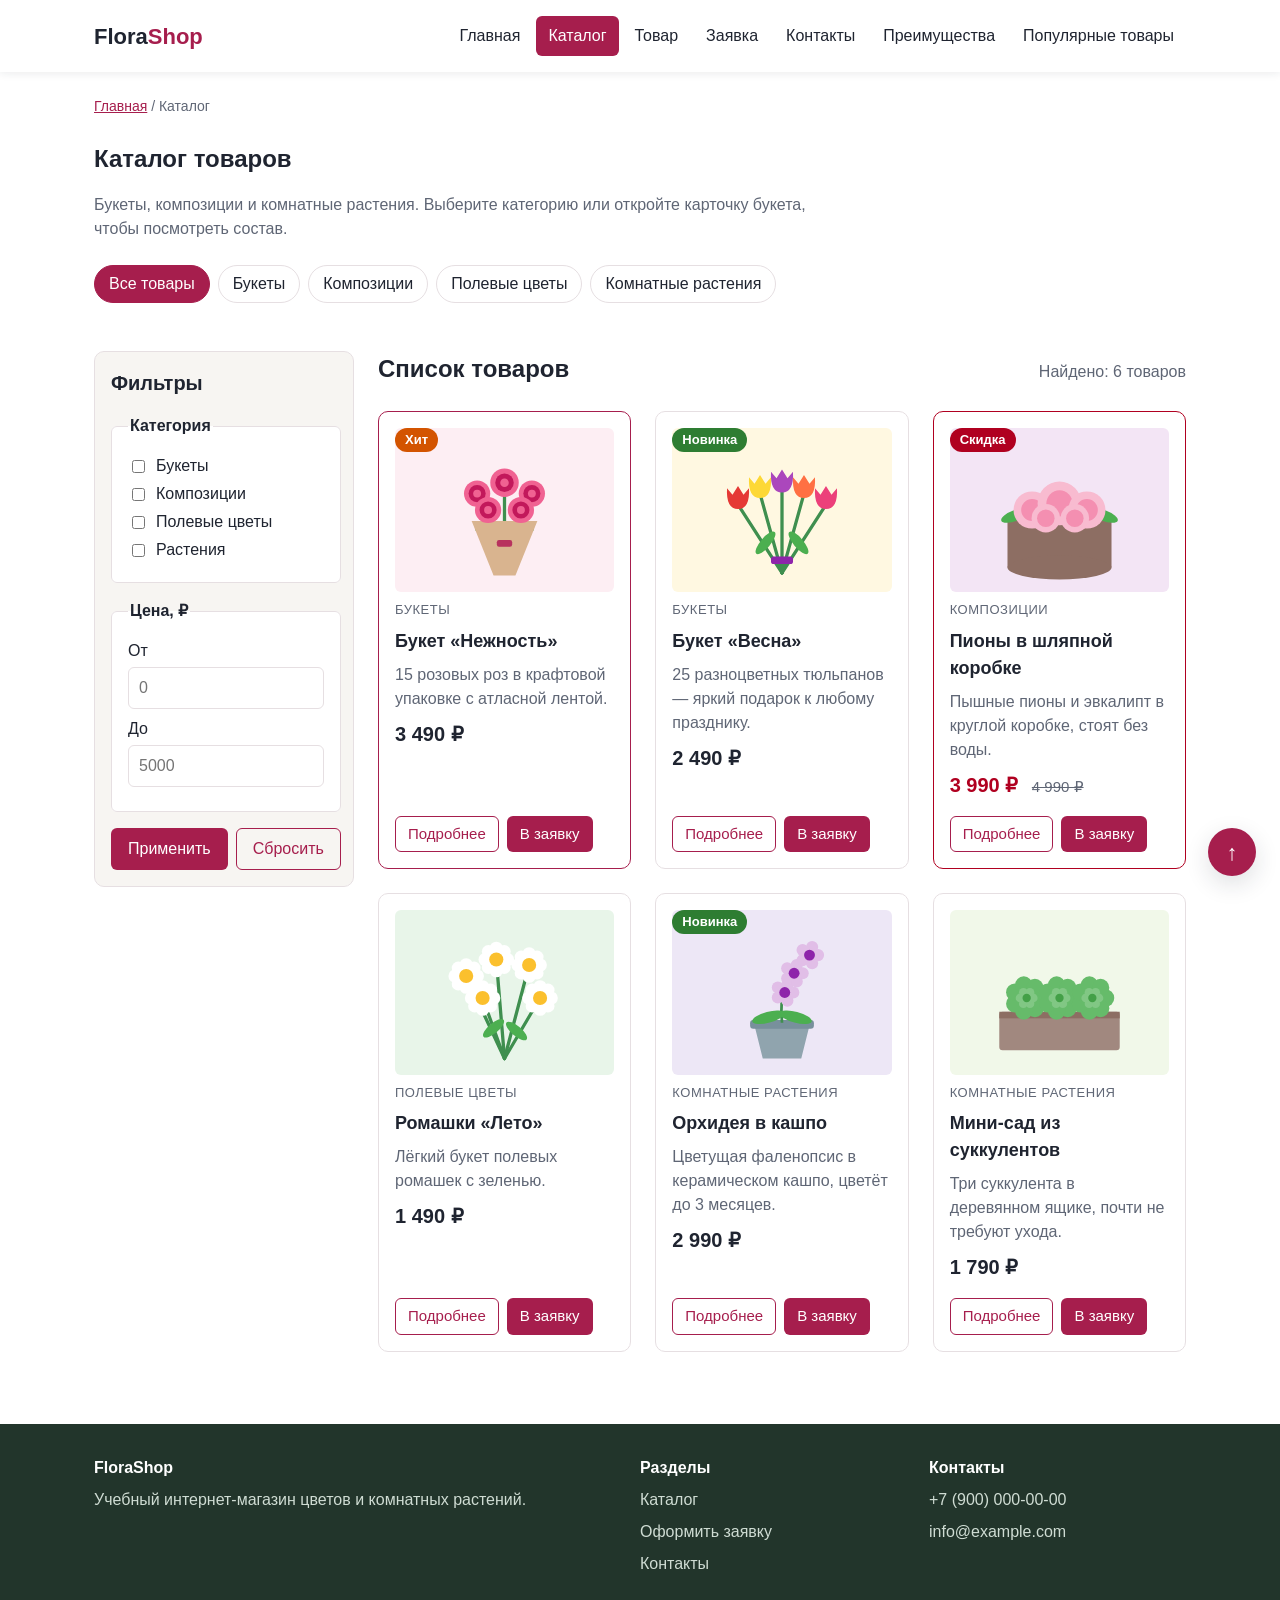
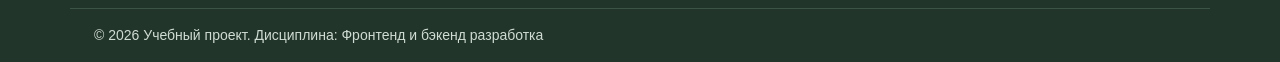
==== commit 799f60b7: "fix: prepare HTML CSS project for submission" ====
--- a/catalog.html
+++ b/catalog.html
@@ -3,18 +3,20 @@
 <head>
   <meta charset="UTF-8">
   <meta name="viewport" content="width=device-width, initial-scale=1.0">
-  <meta name="description" content="Каталог товаров учебного интернет-магазина.">
-  <title>Каталог товаров — Учебный интернет-магазин</title>
+  <meta name="description" content="Каталог букетов, композиций и комнатных растений: категории, фильтры и цены.">
+  <title>Каталог товаров — FloraShop</title>
   <link rel="stylesheet" href="css/style.css">
   <meta property="og:type" content="website">
-  <meta property="og:title" content="Учебный интернет-магазин">
-  <meta property="og:description" content="Учебный frontend-проект интернет-магазина.">
+  <meta property="og:title" content="Каталог товаров — FloraShop">
+  <meta property="og:description" content="Каталог букетов, композиций и комнатных растений: категории, фильтры и цены.">
   <meta property="og:image" content="https://nikasivv.github.io/kr1-html-css-shop/images/preview.jpg">
 </head>
-<body>
+<body id="top">
+  <a class="skip-link" href="#main">Перейти к содержимому</a>
+
   <header class="site-header">
     <div class="site-header__inner">
-      <a class="site-header__logo" href="index.html">ShopProject</a>
+      <a class="site-header__logo" href="index.html">Flora<span class="site-header__logo-accent">Shop</span></a>
 
       <nav class="site-nav" aria-label="Основная навигация">
         <ul class="site-nav__list">
@@ -22,7 +24,13 @@
             <a class="site-nav__link" href="index.html">Главная</a>
           </li>
           <li class="site-nav__item">
-            <a class="site-nav__link site-nav__link--active" href="catalog.html">Каталог</a>
+            <a class="site-nav__link site-nav__link--active" href="catalog.html" aria-current="page">Каталог</a>
+          </li>
+          <li class="site-nav__item">
+            <a class="site-nav__link" href="product.html">Товар</a>
+          </li>
+          <li class="site-nav__item">
+            <a class="site-nav__link" href="order.html">Заявка</a>
           </li>
           <li class="site-nav__item">
             <a class="site-nav__link" href="contacts.html">Контакты</a>
@@ -32,100 +40,191 @@
           </li>
           <li class="site-nav__item">
             <a class="site-nav__link" href="index.html#popular">Популярные товары</a>
-          </li>
-          <li class="site-nav__item">
-            <a class="site-nav__link" href="index.html#contacts">Обратная связь</a>
           </li>
         </ul>
       </nav>
     </div>
   </header>
 
-    <main>
-      <nav class="breadcrumbs" aria-label="Хлебные крошки">
-        <a class="breadcrumbs__link" href="index.html">Главная</a>
-        <span class="breadcrumbs__current">Каталог</span>
+  <main class="page" id="main">
+    <nav class="breadcrumbs" aria-label="Хлебные крошки">
+      <a class="breadcrumbs__link" href="index.html">Главная</a>
+      <span class="breadcrumbs__current" aria-current="page">Каталог</span>
+    </nav>
+
+    <section class="section">
+      <h1 class="section__title">Каталог товаров</h1>
+      <p class="section__text">
+        Букеты, композиции и комнатные растения. Выберите категорию
+        или откройте карточку букета, чтобы посмотреть состав.
+      </p>
+
+      <ul class="categories" aria-label="Категории">
+        <li class="categories__item"><a class="categories__link categories__link--active" href="catalog.html" aria-current="page">Все товары</a></li>
+        <li class="categories__item"><a class="categories__link" href="#products">Букеты</a></li>
+        <li class="categories__item"><a class="categories__link" href="#products">Композиции</a></li>
+        <li class="categories__item"><a class="categories__link" href="#products">Полевые цветы</a></li>
+        <li class="categories__item"><a class="categories__link" href="#products">Комнатные растения</a></li>
+      </ul>
+    </section>
+
+    <section class="catalog-layout">
+      <aside class="catalog-filters" aria-labelledby="filters-title">
+        <h2 class="catalog-filters__title" id="filters-title">Фильтры</h2>
+
+        <form class="catalog-filters__form" action="#" method="get">
+          <fieldset class="catalog-filters__group">
+            <legend class="catalog-filters__legend">Категория</legend>
+
+            <label class="catalog-filters__option">
+              <input class="catalog-filters__checkbox" type="checkbox" name="category" value="bouquets">
+              Букеты
+            </label>
+            <label class="catalog-filters__option">
+              <input class="catalog-filters__checkbox" type="checkbox" name="category" value="compositions">
+              Композиции
+            </label>
+            <label class="catalog-filters__option">
+              <input class="catalog-filters__checkbox" type="checkbox" name="category" value="field">
+              Полевые цветы
+            </label>
+            <label class="catalog-filters__option">
+              <input class="catalog-filters__checkbox" type="checkbox" name="category" value="plants">
+              Растения
+            </label>
+          </fieldset>
+
+          <fieldset class="catalog-filters__group">
+            <legend class="catalog-filters__legend">Цена, ₽</legend>
+
+            <label class="catalog-filters__label" for="price-from">От</label>
+            <input class="catalog-filters__input" id="price-from" name="price-from" type="number" min="0" placeholder="0">
+
+            <label class="catalog-filters__label" for="price-to">До</label>
+            <input class="catalog-filters__input" id="price-to" name="price-to" type="number" min="0" placeholder="5000">
+          </fieldset>
+
+          <div class="catalog-filters__actions">
+            <button class="button button--primary" type="submit">Применить</button>
+            <button class="button button--secondary" type="reset">Сбросить</button>
+          </div>
+        </form>
+      </aside>
+
+      <section class="catalog-products" id="products" aria-labelledby="products-title">
+        <div class="section__header">
+          <h2 class="section__title section__title--inline" id="products-title">Список товаров</h2>
+          <p class="catalog-products__count">Найдено: 6 товаров</p>
+        </div>
+
+        <div class="products-grid">
+        <article class="product-card product-card--featured">
+          <span class="product-card__badge product-card__badge--hit">Хит</span>
+          <img class="product-card__image" src="images/roses.svg" alt="Букет «Нежность»" width="400" height="300" loading="lazy">
+          <p class="product-card__category">Букеты</p>
+          <h3 class="product-card__title">Букет «Нежность»</h3>
+          <p class="product-card__description">15 розовых роз в крафтовой упаковке с атласной лентой.</p>
+          <p class="product-card__price">3 490 ₽</p>
+          <div class="product-card__actions">
+            <a class="button button--secondary button--small" href="product.html">Подробнее</a>
+            <a class="button button--primary button--small" href="order.html">В заявку</a>
+          </div>
+        </article>
+
+        <article class="product-card">
+          <span class="product-card__badge product-card__badge--new">Новинка</span>
+          <img class="product-card__image" src="images/tulips.svg" alt="Букет «Весна»" width="400" height="300" loading="lazy">
+          <p class="product-card__category">Букеты</p>
+          <h3 class="product-card__title">Букет «Весна»</h3>
+          <p class="product-card__description">25 разноцветных тюльпанов — яркий подарок к любому празднику.</p>
+          <p class="product-card__price">2 490 ₽</p>
+          <div class="product-card__actions">
+            <a class="button button--secondary button--small" href="product.html">Подробнее</a>
+            <a class="button button--primary button--small" href="order.html">В заявку</a>
+          </div>
+        </article>
+
+        <article class="product-card product-card--discount">
+          <span class="product-card__badge product-card__badge--sale">Скидка</span>
+          <img class="product-card__image" src="images/peony.svg" alt="Пионы в шляпной коробке" width="400" height="300" loading="lazy">
+          <p class="product-card__category">Композиции</p>
+          <h3 class="product-card__title">Пионы в шляпной коробке</h3>
+          <p class="product-card__description">Пышные пионы и эвкалипт в круглой коробке, стоят без воды.</p>
+          <p class="product-card__price">3 990 ₽ <s class="product-card__old-price">4 990 ₽</s></p>
+          <div class="product-card__actions">
+            <a class="button button--secondary button--small" href="product.html">Подробнее</a>
+            <a class="button button--primary button--small" href="order.html">В заявку</a>
+          </div>
+        </article>
+
+        <article class="product-card">
+          <img class="product-card__image" src="images/daisies.svg" alt="Ромашки «Лето»" width="400" height="300" loading="lazy">
+          <p class="product-card__category">Полевые цветы</p>
+          <h3 class="product-card__title">Ромашки «Лето»</h3>
+          <p class="product-card__description">Лёгкий букет полевых ромашек с зеленью.</p>
+          <p class="product-card__price">1 490 ₽</p>
+          <div class="product-card__actions">
+            <a class="button button--secondary button--small" href="product.html">Подробнее</a>
+            <a class="button button--primary button--small" href="order.html">В заявку</a>
+          </div>
+        </article>
+
+        <article class="product-card">
+          <span class="product-card__badge product-card__badge--new">Новинка</span>
+          <img class="product-card__image" src="images/orchid.svg" alt="Орхидея в кашпо" width="400" height="300" loading="lazy">
+          <p class="product-card__category">Комнатные растения</p>
+          <h3 class="product-card__title">Орхидея в кашпо</h3>
+          <p class="product-card__description">Цветущая фаленопсис в керамическом кашпо, цветёт до 3 месяцев.</p>
+          <p class="product-card__price">2 990 ₽</p>
+          <div class="product-card__actions">
+            <a class="button button--secondary button--small" href="product.html">Подробнее</a>
+            <a class="button button--primary button--small" href="order.html">В заявку</a>
+          </div>
+        </article>
+
+        <article class="product-card">
+          <img class="product-card__image" src="images/succulents.svg" alt="Мини-сад из суккулентов" width="400" height="300" loading="lazy">
+          <p class="product-card__category">Комнатные растения</p>
+          <h3 class="product-card__title">Мини-сад из суккулентов</h3>
+          <p class="product-card__description">Три суккулента в деревянном ящике, почти не требуют ухода.</p>
+          <p class="product-card__price">1 790 ₽</p>
+          <div class="product-card__actions">
+            <a class="button button--secondary button--small" href="product.html">Подробнее</a>
+            <a class="button button--primary button--small" href="order.html">В заявку</a>
+          </div>
+        </article>
+        </div>
+      </section>
+    </section>
+  </main>
+
+  <footer class="site-footer" id="contacts">
+    <div class="site-footer__inner">
+      <div class="site-footer__column">
+        <p class="site-footer__title">FloraShop</p>
+        <p class="site-footer__text">Учебный интернет-магазин цветов и комнатных растений.</p>
+      </div>
+
+      <nav class="site-footer__column" aria-label="Навигация в подвале">
+        <p class="site-footer__title">Разделы</p>
+        <a class="site-footer__link" href="catalog.html">Каталог</a>
+        <a class="site-footer__link" href="order.html">Оформить заявку</a>
+        <a class="site-footer__link" href="contacts.html">Контакты</a>
       </nav>
 
-      <section class="section">
-        <h1>Каталог товаров</h1>
-        <p>
-          На этой странице представлен учебный каталог товаров.
-          В дальнейшем здесь будут добавлены фильтры, сортировка и более
-          подробные карточки.
-        </p>
-      </section>
-
-      <section class="catalog-layout">
-        <aside class="catalog-filters">
-          <h2>Фильтры</h2>
-
-          <form class="filters-form" action="#" method="get">
-            <fieldset>
-              <legend>Категория</legend>
-
-              <label>
-                <input type="checkbox" name="category" value="all">
-                Все товары
-              </label>
-
-              <label>
-                <input type="checkbox" name="category" value="popular">
-                Популярные
-              </label>
-
-              <label>
-                <input type="checkbox" name="category" value="new">
-                Новинки
-              </label>
-            </fieldset>
-
-            <fieldset>
-              <legend>Цена</legend>
-
-              <label for="price-from">От</label>
-              <input id="price-from" name="price-from" type="number" min="0" placeholder="0">
-
-              <label for="price-to">До</label>
-              <input id="price-to" name="price-to" type="number" min="0" placeholder="5000">
-            </fieldset>
-
-            <button class="button button--primary" type="submit">Применить</button>
-          </form>
-        </aside>
-
-        <section class="catalog-products">
-          <h2>Список товаров</h2>
-
-          <div class="products-grid">
-            <article class="product-card product-card--featured">
-              <h3 class="product-card__title">Товар 1</h3>
-              <p class="product-card__description">Краткое описание учебного товара.</p>
-              <p class="product-card__price">Цена: 1000 руб.</p>
-              <a class="button button--primary product-card__button" href="index.html#popular">Подробнее</a>
-            </article>
-
-            <article class="product-card">
-              <h3 class="product-card__title">Товар 2</h3>
-              <p class="product-card__description">Краткое описание учебного товара.</p>
-              <p class="product-card__price">Цена: 1500 руб.</p>
-              <a class="button button--primary product-card__button" href="index.html#popular">Подробнее</a>
-            </article>
-
-            <article class="product-card">
-              <h3 class="product-card__title">Товар 3</h3>
-              <p class="product-card__description">Краткое описание учебного товара.</p>
-              <p class="product-card__price">Цена: 2000 руб.</p>
-              <a class="button button--primary product-card__button" href="index.html#popular">Подробнее</a>
-            </article>
-          </div>
-        </section>
-      </section>
-    </main>
-
-  <footer>
-    <p>&copy; 2026 Учебный проект. Все права защищены.</p>
-    <p>Дисциплина: Фронтенд и бэкенд разработка</p>
+      <div class="site-footer__column">
+        <p class="site-footer__title">Контакты</p>
+        <a class="site-footer__link" href="tel:+79000000000">+7 (900) 000-00-00</a>
+        <a class="site-footer__link" href="mailto:info@example.com">info@example.com</a>
+      </div>
+    </div>
+
+    <div class="site-footer__bottom">
+      <p class="site-footer__text">&copy; 2026 Учебный проект. Дисциплина: Фронтенд и бэкенд разработка</p>
+    </div>
   </footer>
+
+  <a class="to-top" href="#top" aria-label="Наверх">↑</a>
+
 </body>
-</html>+</html>
--- a/css/style.css
+++ b/css/style.css
@@ -3,19 +3,22 @@
    =============================== */
 
 :root {
-  /* Основные цвета проекта */
+  /* Цвета: розовый — основной, тёмно-зелёный — подвал */
   --color-bg: #ffffff;
-  --color-text: #222222;
-  --color-muted: #666666;
-  --color-primary: #0057b8;
-  --color-primary-dark: #003f86;
-  --color-border: #dddddd;
-  --color-surface: #f7f7f7;
-  --color-surface-accent: #eef5ff;
+  --color-text: #1f2430;
+  --color-muted: #5f6675;
+  --color-primary: #a61e4d;
+  --color-primary-dark: #7a1638;
+  --color-primary-light: #fdeef3;
+  --color-border: #e6dfe2;
+  --color-surface: #f7f5f2;
   --color-danger: #b00020;
   --color-success: #168a2f;
   --color-success-bg: #eefaf0;
+  --color-hit: #d35400;
+  --color-new: #2e7d32;
   --color-white: #ffffff;
+  --color-footer: #22352b;
 
   /* Отступы */
   --space-xs: 4px;
@@ -23,33 +26,38 @@
   --space-md: 16px;
   --space-lg: 24px;
   --space-xl: 32px;
+  --space-2xl: 48px;
 
   /* Скругления */
   --radius-sm: 6px;
-  --radius-md: 8px;
-  --radius-lg: 12px;
-
-  /* Размеры */
-  --container-width: 1100px;
-}
+  --radius-md: 10px;
+  --radius-lg: 16px;
+
+  /* Тени и размеры */
+  --shadow-sm: 0 2px 8px rgba(31, 36, 48, 0.08);
+  --shadow-md: 0 8px 24px rgba(31, 36, 48, 0.14);
+  --container-width: 1140px;
+  --header-height: 72px;
+
+  /* Слои (z-index) */
+  --z-header: 100;
+  --z-to-top: 200;
+  --z-toast: 300;
+}
+
 
 /* ===============================
    2. Базовые стили
    =============================== */
 
-/*
-  Универсальное правило для всех элементов.
-  border-box делает расчёт размеров более понятным:
-  width включает content, padding и border.
-*/
 * {
   box-sizing: border-box;
 }
 
-/*
-  Убираем стандартный внешний отступ браузера у body.
-  Без этого вокруг страницы может появиться белая рамка.
-*/
+html {
+  scroll-behavior: smooth;
+}
+
 body {
   margin: 0;
   font-family: Arial, sans-serif;
@@ -58,37 +66,88 @@
   background-color: var(--color-bg);
 }
 
-/*
-  Задаём внутренние отступы для основных областей страницы.
-  Это делает содержимое визуально отделённым от краёв окна браузера.
-  Отступы шапки задаются через .site-header__inner.
-*/
-main,
-footer {
+img {
+  display: block;
+  max-width: 100%;
+  height: auto;
+}
+
+a {
+  color: var(--color-primary);
+}
+
+a:hover {
+  color: var(--color-primary-dark);
+}
+
+a:focus-visible,
+button:focus-visible,
+summary:focus-visible {
+  outline: 3px solid var(--color-primary);
+  outline-offset: 3px;
+}
+
+/*
+  Якорь не прячется под закреплённой шапкой.
+*/
+[id] {
+  scroll-margin-top: calc(var(--header-height) + var(--space-md));
+}
+
+/*
+  Скрывает элемент визуально, но оставляет его для экранного диктора.
+*/
+.visually-hidden {
+  position: absolute;
+  width: 1px;
+  height: 1px;
+  overflow: hidden;
+  clip: rect(0 0 0 0);
+  white-space: nowrap;
+}
+
+/*
+  Ссылка «Перейти к содержимому» появляется при нажатии Tab.
+*/
+.skip-link {
+  position: absolute;
+  top: -100px;
+  left: var(--space-md);
+  z-index: calc(var(--z-header) + 1);
+  padding: var(--space-sm) var(--space-md);
+  color: var(--color-white);
+  background-color: var(--color-primary);
+  border-radius: var(--radius-sm);
+}
+
+.skip-link:focus {
+  top: var(--space-sm);
+}
+
+/*
+  Основная область страницы.
+*/
+.page {
+  max-width: var(--container-width);
+  margin: 0 auto;
   padding: var(--space-lg);
 }
 
-/*
-  Оформляем подвал страницы тем же фоном,
-  чтобы визуально отделить его от основного содержимого.
-*/
-footer {
-  background-color: var(--color-surface);
-}
-
-
-/* ===============================
-   3. Общие элементы интерфейса
+
+/* ===============================
+   3. Кнопки
    =============================== */
 
 .button {
   display: inline-block;
   padding: var(--space-sm) var(--space-md);
-  border: none;
+  border: 1px solid transparent;
   border-radius: var(--radius-sm);
   font: inherit;
+  text-align: center;
   text-decoration: none;
   cursor: pointer;
+  transition: background-color 0.2s, color 0.2s;
 }
 
 .button--primary {
@@ -97,13 +156,14 @@
 }
 
 .button--primary:hover {
+  color: var(--color-white);
   background-color: var(--color-primary-dark);
 }
 
 .button--secondary {
   color: var(--color-primary);
   background-color: transparent;
-  border: 1px solid var(--color-primary);
+  border-color: var(--color-primary);
 }
 
 .button--secondary:hover {
@@ -111,8 +171,13 @@
   background-color: var(--color-primary);
 }
 
+.button--small {
+  padding: 6px 12px;
+  font-size: 15px;
+}
+
 .button:focus-visible {
-  outline: 2px solid var(--color-primary);
+  outline: 3px solid var(--color-primary);
   outline-offset: 3px;
 }
 
@@ -122,100 +187,235 @@
   cursor: not-allowed;
 }
 
-a {
-  color: var(--color-primary);
-}
-
-a:hover {
-  color: var(--color-primary-dark);
-}
-
-a:focus-visible {
-  outline: 2px solid var(--color-primary);
-  outline-offset: 3px;
-}
-
-
-/* ===============================
-   4. Компоненты страницы
-   =============================== */
-
+
+/* ===============================
+   4. Шапка и навигация
+   =============================== */
+
+/*
+  Шапка закреплена сверху при прокрутке (sticky).
+*/
 .site-header {
-  background-color: var(--color-surface);
+  position: sticky;
+  top: 0;
+  z-index: var(--z-header);
+  background-color: var(--color-white);
+  box-shadow: var(--shadow-sm);
 }
 
 .site-header__inner {
+  display: flex;
+  flex-wrap: wrap;
+  justify-content: space-between;
+  align-items: center;
+  gap: var(--space-md);
   max-width: var(--container-width);
+  min-height: var(--header-height);
   margin: 0 auto;
-  padding: var(--space-lg);
+  padding: var(--space-sm) var(--space-lg);
 }
 
 .site-header__logo {
+  font-size: 22px;
   font-weight: 700;
   color: var(--color-text);
   text-decoration: none;
 }
 
+.site-header__logo-accent {
+  color: var(--color-primary);
+}
+
 .site-nav__list {
   display: flex;
   flex-wrap: wrap;
-  justify-content: center;
   align-items: center;
-  gap: var(--space-md);
+  gap: var(--space-xs);
+  margin: 0;
   padding: 0;
-  margin: var(--space-md) 0 0;
   list-style: none;
 }
 
 .site-nav__link {
   display: inline-block;
-  padding: var(--space-sm) var(--space-md);
-  color: var(--color-primary);
+  padding: var(--space-sm) 12px;
+  color: var(--color-text);
   text-decoration: none;
   border-radius: var(--radius-sm);
 }
 
 .site-nav__link:hover {
+  color: var(--color-primary);
+  background-color: var(--color-primary-light);
+}
+
+.site-nav__link:focus-visible {
+  outline: 3px solid var(--color-primary);
+  outline-offset: 2px;
+}
+
+.site-nav__link--active {
   color: var(--color-white);
   background-color: var(--color-primary);
 }
 
-.site-nav__link:focus-visible {
-  outline: 2px solid var(--color-primary);
-  outline-offset: 3px;
-}
-
-.site-nav__link--active {
-  color: var(--color-white);
-  background-color: var(--color-primary);
-}
-
-/*
-  Hero-блок — первый крупный блок страницы.
-  Он визуально отделяется от остальных разделов фоном и отступами.
+.site-nav__link--active:hover {
+  color: var(--color-white);
+  background-color: var(--color-primary-dark);
+}
+
+
+/* ===============================
+   5. Хлебные крошки
+   =============================== */
+
+.breadcrumbs {
+  margin-bottom: var(--space-lg);
+  font-size: 14px;
+  color: var(--color-muted);
+}
+
+.breadcrumbs__link {
+  color: var(--color-primary);
+}
+
+.breadcrumbs__link:not(:first-child)::before,
+.breadcrumbs__current::before {
+  content: " / ";
+  color: var(--color-muted);
+}
+
+
+/* ===============================
+   6. Разделы страницы
+   =============================== */
+
+.section {
+  margin-bottom: var(--space-2xl);
+}
+
+.section__header {
+  display: flex;
+  flex-wrap: wrap;
+  justify-content: space-between;
+  align-items: baseline;
+  gap: var(--space-md);
+  margin-bottom: var(--space-lg);
+}
+
+.section__title {
+  margin: 0 0 var(--space-md);
+}
+
+.section__title--inline {
+  margin-bottom: 0;
+}
+
+.section__text {
+  max-width: 720px;
+  margin: 0 0 var(--space-lg);
+  color: var(--color-muted);
+}
+
+.section__link {
+  font-weight: 700;
+  text-decoration: none;
+}
+
+/*
+  Hero-блок: текст слева, картинка справа (Grid).
 */
 .hero {
-  max-width: var(--container-width);
-  margin: 0 auto var(--space-xl);
-  padding: var(--space-xl) var(--space-lg);
-  background-color: var(--color-surface-accent);
+  display: grid;
+  grid-template-columns: 1.2fr 1fr;
+  align-items: center;
+  gap: var(--space-xl);
+  margin-bottom: var(--space-2xl);
+  padding: var(--space-2xl) var(--space-xl);
+  background: linear-gradient(135deg, var(--color-primary-light), var(--color-white));
   border-radius: var(--radius-lg);
 }
 
-/*
-  Общий класс для разделов страницы.
-*/
-.section {
-  max-width: var(--container-width);
-  margin: 0 auto var(--space-xl);
-}
-
-/*
-  Убираем лишний верхний отступ у заголовков разделов.
-*/
-.section h2 {
-  margin-top: 0;
-}
+.hero__title {
+  margin: 0 0 var(--space-md);
+  font-size: 40px;
+  line-height: 1.2;
+}
+
+.hero__text {
+  margin: 0 0 var(--space-lg);
+  font-size: 18px;
+  color: var(--color-muted);
+}
+
+.hero__actions {
+  display: flex;
+  flex-wrap: wrap;
+  gap: var(--space-md);
+}
+
+.hero__image {
+  border-radius: var(--radius-lg);
+  box-shadow: var(--shadow-md);
+}
+
+/*
+  Преимущества — сетка из четырёх плиток.
+*/
+.advantages {
+  display: grid;
+  grid-template-columns: repeat(4, 1fr);
+  gap: var(--space-lg);
+  margin: 0;
+  padding: 0;
+  list-style: none;
+}
+
+.advantages__item {
+  padding: var(--space-lg);
+  background-color: var(--color-surface);
+  border-radius: var(--radius-md);
+  border-top: 4px solid var(--color-primary);
+}
+
+.advantages__title {
+  margin: 0 0 var(--space-sm);
+  font-size: 18px;
+}
+
+.advantages__text {
+  margin: 0;
+  color: var(--color-muted);
+}
+
+/*
+  Рекламный блок (aside).
+*/
+.promo {
+  margin-bottom: var(--space-2xl);
+  padding: var(--space-lg);
+  border-left: 4px solid var(--color-primary);
+  border-radius: var(--radius-md);
+  background-color: var(--color-surface);
+}
+
+.promo__title {
+  margin: 0 0 var(--space-sm);
+}
+
+.promo__text {
+  margin: 0 0 var(--space-md);
+  color: var(--color-muted);
+}
+
+.promo__text:last-child {
+  margin-bottom: 0;
+}
+
+
+/* ===============================
+   7. Карточки товаров
+   =============================== */
 
 .products-grid {
   display: grid;
@@ -223,7 +423,11 @@
   gap: var(--space-lg);
 }
 
+/*
+  Карточка — контейнер для бейджа (position: relative).
+*/
 .product-card {
+  position: relative;
   display: flex;
   flex-direction: column;
   gap: var(--space-sm);
@@ -231,10 +435,17 @@
   border: 1px solid var(--color-border);
   border-radius: var(--radius-md);
   background-color: var(--color-bg);
+  transition: border-color 0.2s, box-shadow 0.2s, transform 0.2s;
 }
 
 .product-card:hover {
   border-color: var(--color-primary);
+  box-shadow: var(--shadow-md);
+  transform: translateY(-4px);
+}
+
+.product-card:focus-within {
+  border-color: var(--color-primary);
 }
 
 .product-card--featured {
@@ -245,8 +456,51 @@
   border-color: var(--color-danger);
 }
 
+/*
+  Бейдж прижат к углу карточки (position: absolute).
+*/
+.product-card__badge {
+  position: absolute;
+  top: var(--space-md);
+  left: var(--space-md);
+  z-index: 1;
+  padding: 2px 10px;
+  font-size: 13px;
+  font-weight: 700;
+  color: var(--color-white);
+  border-radius: 999px;
+}
+
+.product-card__badge--hit {
+  background-color: var(--color-hit);
+}
+
+.product-card__badge--new {
+  background-color: var(--color-new);
+}
+
+.product-card__badge--sale {
+  background-color: var(--color-danger);
+}
+
+.product-card__image {
+  width: 100%;
+  aspect-ratio: 4 / 3;
+  object-fit: cover;
+  border-radius: var(--radius-sm);
+}
+
+.product-card__category {
+  margin: 0;
+  font-size: 13px;
+  text-transform: uppercase;
+  letter-spacing: 0.04em;
+  color: var(--color-muted);
+}
+
 .product-card__title {
   margin: 0;
+  font-size: 18px;
   color: var(--color-text);
 }
 
@@ -257,6 +511,7 @@
 
 .product-card__price {
   margin: 0;
+  font-size: 20px;
   font-weight: 700;
 }
 
@@ -264,97 +519,335 @@
   color: var(--color-danger);
 }
 
-.product-card__button {
+.product-card__old-price {
+  margin-left: var(--space-sm);
+  font-size: 15px;
+  font-weight: 400;
+  color: var(--color-muted);
+}
+
+/*
+  Кнопки прижаты к низу карточки.
+*/
+.product-card__actions {
+  display: flex;
+  flex-wrap: wrap;
+  gap: var(--space-sm);
   margin-top: auto;
-  align-self: flex-start;
-}
-
+  padding-top: var(--space-sm);
+}
+
+
+/* ===============================
+   8. Отзывы
+   =============================== */
+
+.reviews {
+  display: grid;
+  grid-template-columns: repeat(3, 1fr);
+  gap: var(--space-lg);
+}
+
+.review {
+  padding: var(--space-lg);
+  border: 1px solid var(--color-border);
+  border-radius: var(--radius-md);
+}
+
+.review__rating {
+  margin: 0 0 var(--space-sm);
+  color: var(--color-hit);
+  letter-spacing: 2px;
+}
+
+.review__text {
+  margin: 0 0 var(--space-md);
+}
+
+.review__author {
+  margin: 0;
+  font-weight: 700;
+  color: var(--color-muted);
+}
+
+
+/* ===============================
+   9. Каталог
+   =============================== */
+
+.categories {
+  display: flex;
+  flex-wrap: wrap;
+  gap: var(--space-sm);
+  margin: 0;
+  padding: 0;
+  list-style: none;
+}
+
+.categories__link {
+  display: inline-block;
+  padding: 6px 14px;
+  color: var(--color-text);
+  text-decoration: none;
+  border: 1px solid var(--color-border);
+  border-radius: 999px;
+}
+
+.categories__link:hover {
+  color: var(--color-primary);
+  border-color: var(--color-primary);
+}
+
+.categories__link--active {
+  color: var(--color-white);
+  background-color: var(--color-primary);
+  border-color: var(--color-primary);
+}
+
+.categories__link--active:hover {
+  color: var(--color-white);
+}
+
+/*
+  Каталог: фильтры слева, товары справа (Grid с именованными областями).
+*/
 .catalog-layout {
-  max-width: var(--container-width);
-  margin: 0 auto var(--space-xl);
   display: grid;
   grid-template-columns: 260px 1fr;
   grid-template-areas: "filters products";
+  align-items: start;
   gap: var(--space-lg);
-}
-
+  margin-bottom: var(--space-2xl);
+}
+
+/*
+  Фильтры «прилипают» при прокрутке (sticky).
+*/
 .catalog-filters {
   grid-area: filters;
+  position: sticky;
+  top: calc(var(--header-height) + var(--space-md));
   padding: var(--space-md);
   border: 1px solid var(--color-border);
   border-radius: var(--radius-md);
   background-color: var(--color-surface);
 }
 
-.catalog-products {
-  grid-area: products;
-}
-
-.filters-form {
+.catalog-filters__title {
+  margin: 0 0 var(--space-md);
+  font-size: 20px;
+}
+
+.catalog-filters__form {
   display: grid;
   gap: var(--space-md);
 }
 
-.filters-form fieldset {
+.catalog-filters__group {
   margin: 0;
   padding: var(--space-md);
   border: 1px solid var(--color-border);
   border-radius: var(--radius-sm);
-}
-
-.filters-form legend {
-  font-weight: 700;
-}
-
-.filters-form label {
+  background-color: var(--color-white);
+}
+
+.catalog-filters__legend {
+  font-weight: 700;
+}
+
+.catalog-filters__option {
+  display: flex;
+  align-items: center;
+  gap: var(--space-sm);
+  margin-bottom: var(--space-xs);
+  cursor: pointer;
+}
+
+.catalog-filters__label {
   display: block;
+  margin-bottom: var(--space-xs);
+}
+
+.catalog-filters__input {
+  width: 100%;
   margin-bottom: var(--space-sm);
-}
-
-.filters-form input[type="number"] {
-  width: 100%;
   padding: 8px 10px;
   border: 1px solid var(--color-border);
   border-radius: var(--radius-sm);
   font: inherit;
 }
 
-/*
-  Дополнительный информационный блок.
-*/
-.aside-info {
-  max-width: var(--container-width);
-  margin: 0 auto var(--space-xl);
-  padding: var(--space-md);
-  border-left: 4px solid var(--color-primary);
+.catalog-filters__input:hover {
+  border-color: var(--color-primary);
+}
+
+.catalog-filters__input:focus-visible,
+.catalog-filters__checkbox:focus-visible {
+  outline: 3px solid var(--color-primary);
+  outline-offset: 2px;
+}
+
+.catalog-filters__actions {
+  display: flex;
+  gap: var(--space-sm);
+}
+
+.catalog-products {
+  grid-area: products;
+}
+
+.catalog-products__count {
+  margin: 0;
+  color: var(--color-muted);
+}
+
+
+/* ===============================
+   10. Страница товара и таблица
+   =============================== */
+
+.product {
+  display: grid;
+  grid-template-columns: 1fr 1fr;
+  grid-template-areas: "gallery info";
+  gap: var(--space-xl);
+  margin-bottom: var(--space-2xl);
+}
+
+.product__gallery {
+  grid-area: gallery;
+  position: relative;
+}
+
+.product__badge {
+  position: absolute;
+  top: var(--space-md);
+  left: var(--space-md);
+  padding: 4px 12px;
+  font-weight: 700;
+  color: var(--color-white);
+  background-color: var(--color-hit);
+  border-radius: 999px;
+}
+
+.product__image {
+  width: 100%;
+  border-radius: var(--radius-lg);
+  box-shadow: var(--shadow-md);
+}
+
+.product__info {
+  grid-area: info;
+}
+
+.product__category {
+  margin: 0 0 var(--space-sm);
+  text-transform: uppercase;
+  letter-spacing: 0.04em;
+  color: var(--color-muted);
+}
+
+.product__title {
+  margin: 0 0 var(--space-md);
+  font-size: 32px;
+  line-height: 1.2;
+}
+
+.product__price {
+  margin: 0 0 var(--space-md);
+  font-size: 28px;
+  font-weight: 700;
+  color: var(--color-primary);
+}
+
+.product__text {
+  margin: 0 0 var(--space-md);
+  color: var(--color-muted);
+}
+
+.product__features {
+  margin: 0 0 var(--space-lg);
+  padding-left: var(--space-lg);
+}
+
+.product__feature {
+  margin-bottom: var(--space-xs);
+}
+
+.product__actions {
+  display: flex;
+  flex-wrap: wrap;
+  gap: var(--space-md);
+}
+
+.specs-table {
+  width: 100%;
+  max-width: 760px;
+  border-collapse: collapse;
+  border: 1px solid var(--color-border);
+}
+
+.specs-table__caption {
+  margin-bottom: var(--space-sm);
+  text-align: left;
+  color: var(--color-muted);
+}
+
+.specs-table__head {
+  padding: 12px var(--space-md);
+  text-align: left;
+  color: var(--color-white);
+  background-color: var(--color-primary);
+}
+
+.specs-table__name,
+.specs-table__value {
+  padding: 12px var(--space-md);
+  text-align: left;
+  border-top: 1px solid var(--color-border);
+}
+
+.specs-table__name {
+  width: 40%;
+  font-weight: 700;
+}
+
+.specs-table__row:nth-child(even) {
   background-color: var(--color-surface);
 }
 
-
-/* ===============================
-   5. Форма и модальное окно
-   =============================== */
-
-/*
-  Модальное окно.
-  Элемент dialog сам умеет открываться поверх страницы.
-*/
-.order-dialog {
-  width: min(100% - 32px, 560px);
+.specs-table__row:hover {
+  background-color: var(--color-primary-light);
+}
+
+
+/* ===============================
+   11. Формы
+   =============================== */
+
+/*
+  Страница заявки: форма + блок с шагами (Grid).
+*/
+.order-layout {
+  display: grid;
+  grid-template-columns: 2fr 1fr;
+  align-items: start;
+  gap: var(--space-xl);
+  margin-bottom: var(--space-2xl);
+}
+
+.order-form--page {
   padding: var(--space-lg);
-  border: none;
-  border-radius: var(--radius-lg);
-}
-
-/*
-  Затемнение фона за модальным окном.
-*/
-.order-dialog::backdrop {
-  background-color: rgba(0, 0, 0, 0.5);
-}
-
-.order-dialog__title {
-  margin-top: 0;
+  border: 1px solid var(--color-border);
+  border-radius: var(--radius-md);
+  box-shadow: var(--shadow-sm);
+}
+
+.order-form__selected {
+  margin: 0 0 var(--space-md);
+  padding: var(--space-sm) var(--space-md);
+  background-color: var(--color-primary-light);
+  border-radius: var(--radius-sm);
 }
 
 .order-form__field {
@@ -364,6 +857,11 @@
 .order-form__label {
   display: block;
   margin-bottom: var(--space-xs);
+  font-weight: 700;
+}
+
+.order-form__required {
+  color: var(--color-danger);
 }
 
 .order-form__input,
@@ -374,44 +872,9 @@
   border: 1px solid var(--color-border);
   border-radius: var(--radius-sm);
   font: inherit;
-}
-
-/*
-  Checkbox не должен занимать всю ширину.
-*/
-.order-form__field input[type="checkbox"] {
-  width: auto;
-}
-
-/*
-  Подсказка под полем телефона.
-*/
-.order-form__field small {
-  display: block;
-  margin-top: var(--space-xs);
-  color: var(--color-muted);
-}
-
-.order-form__actions {
-  display: flex;
-  gap: var(--space-md);
-  margin-top: var(--space-lg);
-}
-
-/*
-  Сообщение об успешной отправке.
-*/
-.success-message {
-  max-width: var(--container-width);
-  margin: var(--space-lg) auto;
-  padding: var(--space-md);
-  border-left: 4px solid var(--color-success);
-  background-color: var(--color-success-bg);
-}
-
-/*
-  Состояния для полей форм
-*/
+  background-color: var(--color-white);
+}
+
 .order-form__input:hover,
 .order-form__select:hover,
 .order-form__textarea:hover {
@@ -420,44 +883,284 @@
 
 .order-form__input:focus-visible,
 .order-form__select:focus-visible,
-.order-form__textarea:focus-visible {
-  outline: 2px solid var(--color-primary);
-  outline-offset: 3px;
-}
-
-/*
-  Подсветка ошибочных полей.
-  Атрибут aria-invalid будет добавляться через JavaScript.
-*/
-[aria-invalid="true"] {
+.order-form__textarea:focus-visible,
+.order-form__checkbox:focus-visible {
+  outline: 3px solid var(--color-primary);
+  outline-offset: 2px;
+}
+
+/*
+  Подсветка ошибочных полей (aria-invalid ставит JavaScript).
+*/
+.order-form__input[aria-invalid="true"],
+.order-form__select[aria-invalid="true"],
+.order-form__textarea[aria-invalid="true"] {
   border-color: var(--color-danger);
-}
-
-/*
-  Стили для хлебных крошек
-*/
-
-.breadcrumbs {
+  background-color: #fff5f6;
+}
+
+.order-form__checkbox[aria-invalid="true"] {
+  outline: 2px solid var(--color-danger);
+}
+
+.order-form__hint {
+  display: block;
+  margin-top: var(--space-xs);
+  color: var(--color-muted);
+}
+
+.order-form__checkbox-label {
+  display: flex;
+  align-items: center;
+  gap: var(--space-sm);
+  cursor: pointer;
+}
+
+.order-form__checkbox {
+  width: 18px;
+  height: 18px;
+}
+
+.order-form__actions {
+  display: flex;
+  flex-wrap: wrap;
+  justify-content: flex-end;
+  gap: var(--space-md);
+  margin-top: var(--space-lg);
+}
+
+.order-steps {
+  position: sticky;
+  top: calc(var(--header-height) + var(--space-md));
+  padding: var(--space-lg);
+  background-color: var(--color-surface);
+  border-radius: var(--radius-md);
+}
+
+.order-steps__title {
+  margin: 0 0 var(--space-md);
+  font-size: 20px;
+}
+
+.order-steps__list {
+  margin: 0;
+  padding-left: var(--space-lg);
+}
+
+.order-steps__item {
+  margin-bottom: var(--space-sm);
+}
+
+
+/* ===============================
+   12. Модальное окно и сообщение
+   =============================== */
+
+.order-dialog {
+  width: min(100% - 32px, 560px);
+  padding: 0;
+  border: none;
+  border-radius: var(--radius-lg);
+  box-shadow: var(--shadow-md);
+}
+
+.order-dialog::backdrop {
+  background-color: rgba(0, 0, 0, 0.55);
+}
+
+.order-dialog__content {
+  padding: var(--space-lg);
+}
+
+.order-dialog__header {
+  display: flex;
+  justify-content: space-between;
+  align-items: center;
+  gap: var(--space-md);
+  margin-bottom: var(--space-md);
+}
+
+.order-dialog__title {
+  margin: 0;
+}
+
+.order-dialog__close {
+  width: 40px;
+  height: 40px;
+  font-size: 26px;
+  line-height: 1;
+  color: var(--color-muted);
+  background-color: transparent;
+  border: none;
+  border-radius: 50%;
+  cursor: pointer;
+}
+
+.order-dialog__close:hover {
+  color: var(--color-text);
+  background-color: var(--color-surface);
+}
+
+/*
+  Всплывающее сообщение об успешной отправке (position: fixed).
+*/
+.success-message {
+  position: fixed;
+  right: var(--space-lg);
+  bottom: calc(var(--space-lg) + 64px);
+  z-index: var(--z-toast);
+  max-width: 360px;
+  margin: 0;
+  padding: var(--space-md) var(--space-lg);
+  border-left: 4px solid var(--color-success);
+  border-radius: var(--radius-sm);
+  background-color: var(--color-success-bg);
+  box-shadow: var(--shadow-md);
+}
+
+
+/* ===============================
+   13. Контакты и FAQ
+   =============================== */
+
+.contacts-list {
+  display: grid;
+  grid-template-columns: repeat(2, 1fr);
+  gap: var(--space-md);
+  max-width: 760px;
+  margin: 0;
+  padding: 0;
+  list-style: none;
+}
+
+.contacts-list__item {
+  display: flex;
+  flex-direction: column;
+  padding: var(--space-md);
+  background-color: var(--color-surface);
+  border-radius: var(--radius-md);
+}
+
+.contacts-list__label {
+  font-size: 14px;
+  color: var(--color-muted);
+}
+
+.contacts-list__value {
+  font-size: 18px;
+  font-weight: 700;
+}
+
+.faq {
+  display: grid;
+  gap: var(--space-sm);
+  max-width: 760px;
+}
+
+.faq__item {
+  border: 1px solid var(--color-border);
+  border-radius: var(--radius-md);
+}
+
+.faq__item[open] {
+  border-color: var(--color-primary);
+}
+
+.faq__question {
+  padding: var(--space-md);
+  font-weight: 700;
+  cursor: pointer;
+}
+
+.faq__question:hover {
+  color: var(--color-primary);
+}
+
+.faq__answer {
+  margin: 0;
+  padding: 0 var(--space-md) var(--space-md);
+  color: var(--color-muted);
+}
+
+
+/* ===============================
+   14. Подвал и кнопка «Наверх»
+   =============================== */
+
+.site-footer {
+  color: #cfdcd3;
+  background-color: var(--color-footer);
+}
+
+.site-footer__inner {
+  display: grid;
+  grid-template-columns: 2fr 1fr 1fr;
+  gap: var(--space-xl);
   max-width: var(--container-width);
-  margin: 0 auto var(--space-md);
+  margin: 0 auto;
+  padding: var(--space-xl) var(--space-lg);
+}
+
+.site-footer__column {
+  display: flex;
+  flex-direction: column;
+  gap: var(--space-sm);
+}
+
+.site-footer__title {
+  margin: 0;
+  font-weight: 700;
+  color: var(--color-white);
+}
+
+.site-footer__text {
+  margin: 0;
+}
+
+.site-footer__link {
+  color: #cfdcd3;
+  text-decoration: none;
+}
+
+.site-footer__link:hover {
+  color: var(--color-white);
+  text-decoration: underline;
+}
+
+.site-footer__link:focus-visible {
+  outline-color: var(--color-white);
+}
+
+.site-footer__bottom {
+  max-width: var(--container-width);
+  margin: 0 auto;
+  padding: var(--space-md) var(--space-lg);
   font-size: 14px;
-  color: var(--color-muted);
-}
-
-.breadcrumbs__link {
-  color: var(--color-primary);
-}
-
-.breadcrumbs__current::before {
-  content: " / ";
-  color: var(--color-muted);
-}
-
-html {
-  scroll-behavior: smooth;
-}
-
-:target {
-  outline: 2px dashed var(--color-primary);
-  outline-offset: 4px;
-}+  border-top: 1px solid #3c5446;
+}
+
+/*
+  Кнопка «Наверх» закреплена в углу экрана (position: fixed).
+*/
+.to-top {
+  position: fixed;
+  right: var(--space-lg);
+  bottom: var(--space-lg);
+  z-index: var(--z-to-top);
+  display: flex;
+  justify-content: center;
+  align-items: center;
+  width: 48px;
+  height: 48px;
+  font-size: 22px;
+  color: var(--color-white);
+  text-decoration: none;
+  background-color: var(--color-primary);
+  border-radius: 50%;
+  box-shadow: var(--shadow-md);
+}
+
+.to-top:hover {
+  color: var(--color-white);
+  background-color: var(--color-primary-dark);
+}
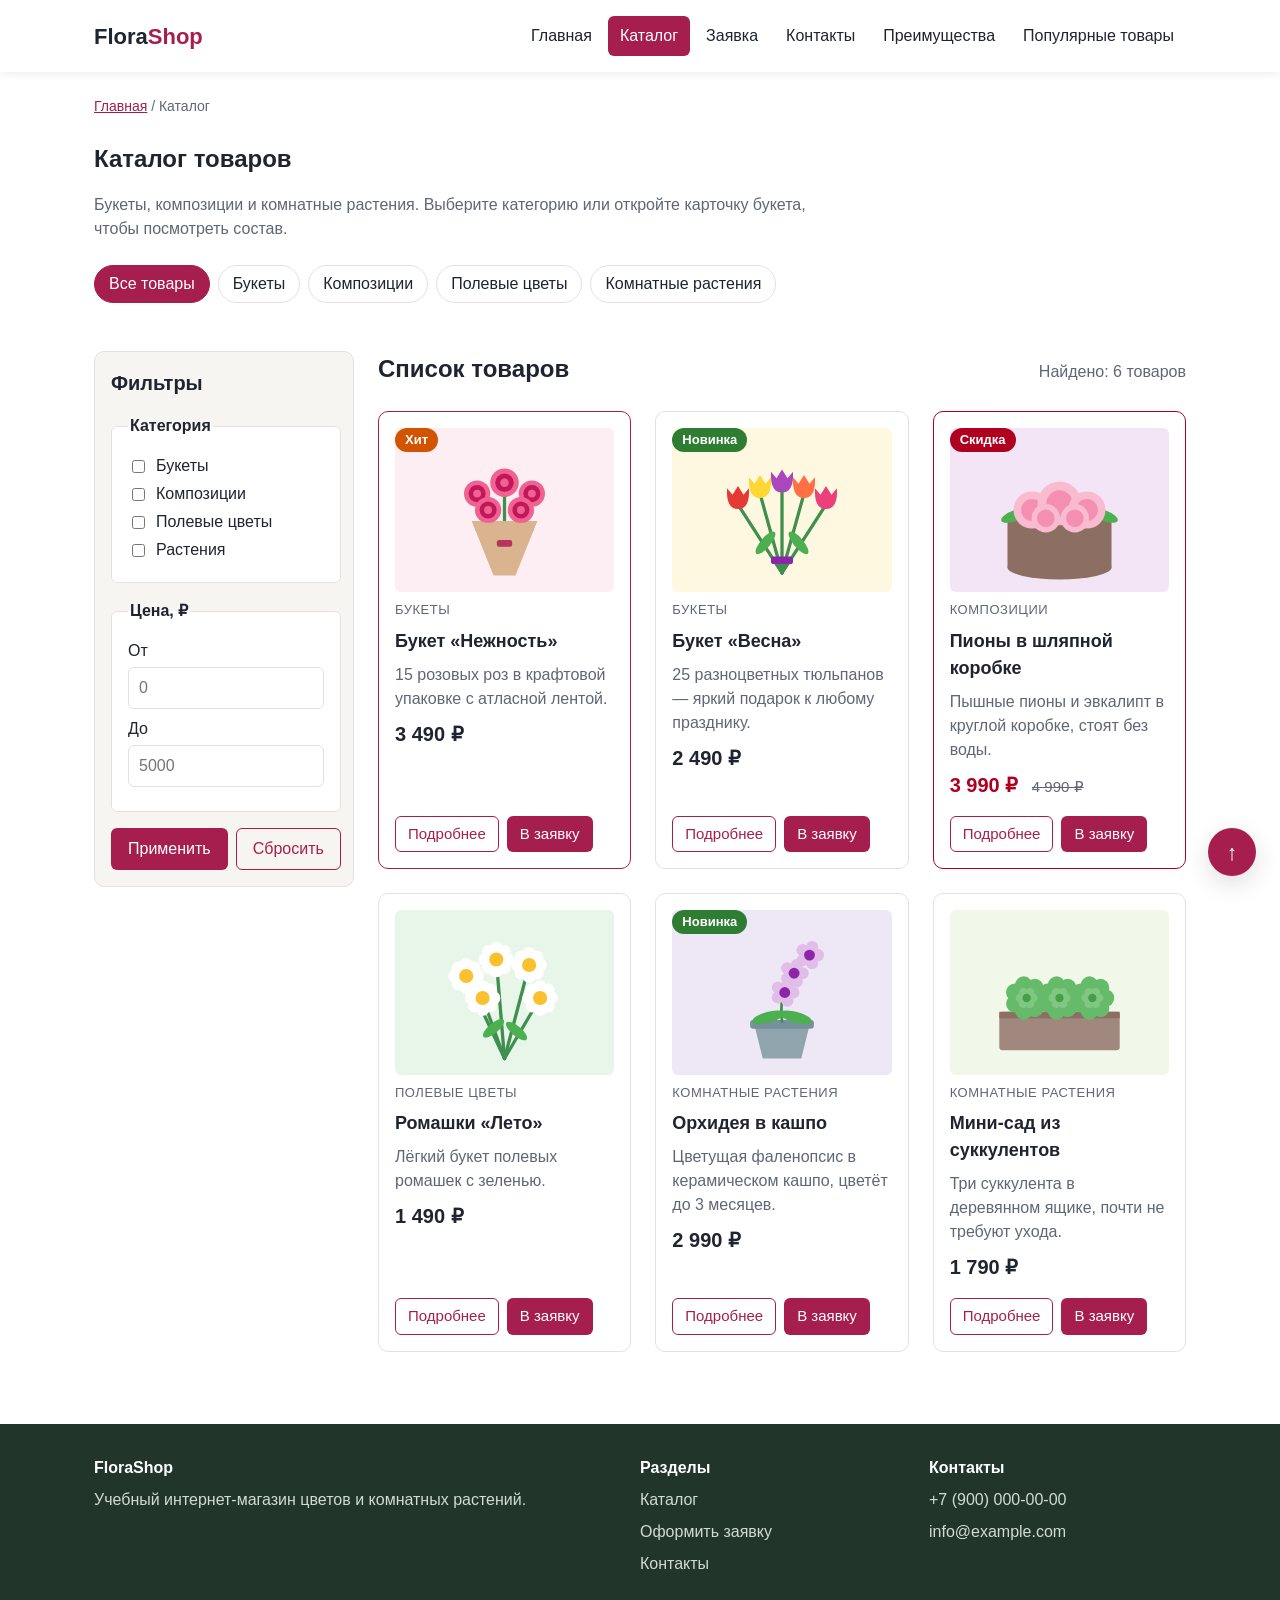
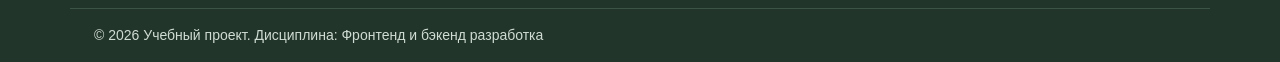
==== commit c21f1f30: "feat: add separate page for each product" ====
--- a/catalog.html
+++ b/catalog.html
@@ -27,9 +27,6 @@
             <a class="site-nav__link site-nav__link--active" href="catalog.html" aria-current="page">Каталог</a>
           </li>
           <li class="site-nav__item">
-            <a class="site-nav__link" href="product.html">Товар</a>
-          </li>
-          <li class="site-nav__item">
             <a class="site-nav__link" href="order.html">Заявка</a>
           </li>
           <li class="site-nav__item">
@@ -127,7 +124,7 @@
           <p class="product-card__price">3 490 ₽</p>
           <div class="product-card__actions">
             <a class="button button--secondary button--small" href="product.html">Подробнее</a>
-            <a class="button button--primary button--small" href="order.html">В заявку</a>
+            <a class="button button--primary button--small" href="order.html?product=roses">В заявку</a>
           </div>
         </article>
 
@@ -139,8 +136,8 @@
           <p class="product-card__description">25 разноцветных тюльпанов — яркий подарок к любому празднику.</p>
           <p class="product-card__price">2 490 ₽</p>
           <div class="product-card__actions">
-            <a class="button button--secondary button--small" href="product.html">Подробнее</a>
-            <a class="button button--primary button--small" href="order.html">В заявку</a>
+            <a class="button button--secondary button--small" href="product-tulips.html">Подробнее</a>
+            <a class="button button--primary button--small" href="order.html?product=tulips">В заявку</a>
           </div>
         </article>
 
@@ -152,8 +149,8 @@
           <p class="product-card__description">Пышные пионы и эвкалипт в круглой коробке, стоят без воды.</p>
           <p class="product-card__price">3 990 ₽ <s class="product-card__old-price">4 990 ₽</s></p>
           <div class="product-card__actions">
-            <a class="button button--secondary button--small" href="product.html">Подробнее</a>
-            <a class="button button--primary button--small" href="order.html">В заявку</a>
+            <a class="button button--secondary button--small" href="product-peony.html">Подробнее</a>
+            <a class="button button--primary button--small" href="order.html?product=peony">В заявку</a>
           </div>
         </article>
 
@@ -164,8 +161,8 @@
           <p class="product-card__description">Лёгкий букет полевых ромашек с зеленью.</p>
           <p class="product-card__price">1 490 ₽</p>
           <div class="product-card__actions">
-            <a class="button button--secondary button--small" href="product.html">Подробнее</a>
-            <a class="button button--primary button--small" href="order.html">В заявку</a>
+            <a class="button button--secondary button--small" href="product-daisies.html">Подробнее</a>
+            <a class="button button--primary button--small" href="order.html?product=daisies">В заявку</a>
           </div>
         </article>
 
@@ -177,8 +174,8 @@
           <p class="product-card__description">Цветущая фаленопсис в керамическом кашпо, цветёт до 3 месяцев.</p>
           <p class="product-card__price">2 990 ₽</p>
           <div class="product-card__actions">
-            <a class="button button--secondary button--small" href="product.html">Подробнее</a>
-            <a class="button button--primary button--small" href="order.html">В заявку</a>
+            <a class="button button--secondary button--small" href="product-orchid.html">Подробнее</a>
+            <a class="button button--primary button--small" href="order.html?product=orchid">В заявку</a>
           </div>
         </article>
 
@@ -189,8 +186,8 @@
           <p class="product-card__description">Три суккулента в деревянном ящике, почти не требуют ухода.</p>
           <p class="product-card__price">1 790 ₽</p>
           <div class="product-card__actions">
-            <a class="button button--secondary button--small" href="product.html">Подробнее</a>
-            <a class="button button--primary button--small" href="order.html">В заявку</a>
+            <a class="button button--secondary button--small" href="product-succulents.html">Подробнее</a>
+            <a class="button button--primary button--small" href="order.html?product=succulents">В заявку</a>
           </div>
         </article>
         </div>
--- a/css/style.css
+++ b/css/style.css
@@ -95,6 +95,15 @@
 }
 
 /*
+  Подсветка раздела, к которому перешли по якорной ссылке (ПР 5).
+*/
+section:target,
+.site-footer:target {
+  outline: 2px dashed var(--color-primary);
+  outline-offset: 4px;
+}
+
+/*
   Скрывает элемент визуально, но оставляет его для экранного диктора.
 */
 .visually-hidden {
@@ -730,6 +739,18 @@
   border-radius: 999px;
 }
 
+.product__badge--hit {
+  background-color: var(--color-hit);
+}
+
+.product__badge--new {
+  background-color: var(--color-new);
+}
+
+.product__badge--sale {
+  background-color: var(--color-danger);
+}
+
 .product__image {
   width: 100%;
   border-radius: var(--radius-lg);
@@ -758,6 +779,17 @@
   font-size: 28px;
   font-weight: 700;
   color: var(--color-primary);
+}
+
+.product__price--discount {
+  color: var(--color-danger);
+}
+
+.product__old-price {
+  margin-left: var(--space-sm);
+  font-size: 20px;
+  font-weight: 400;
+  color: var(--color-muted);
 }
 
 .product__text {
